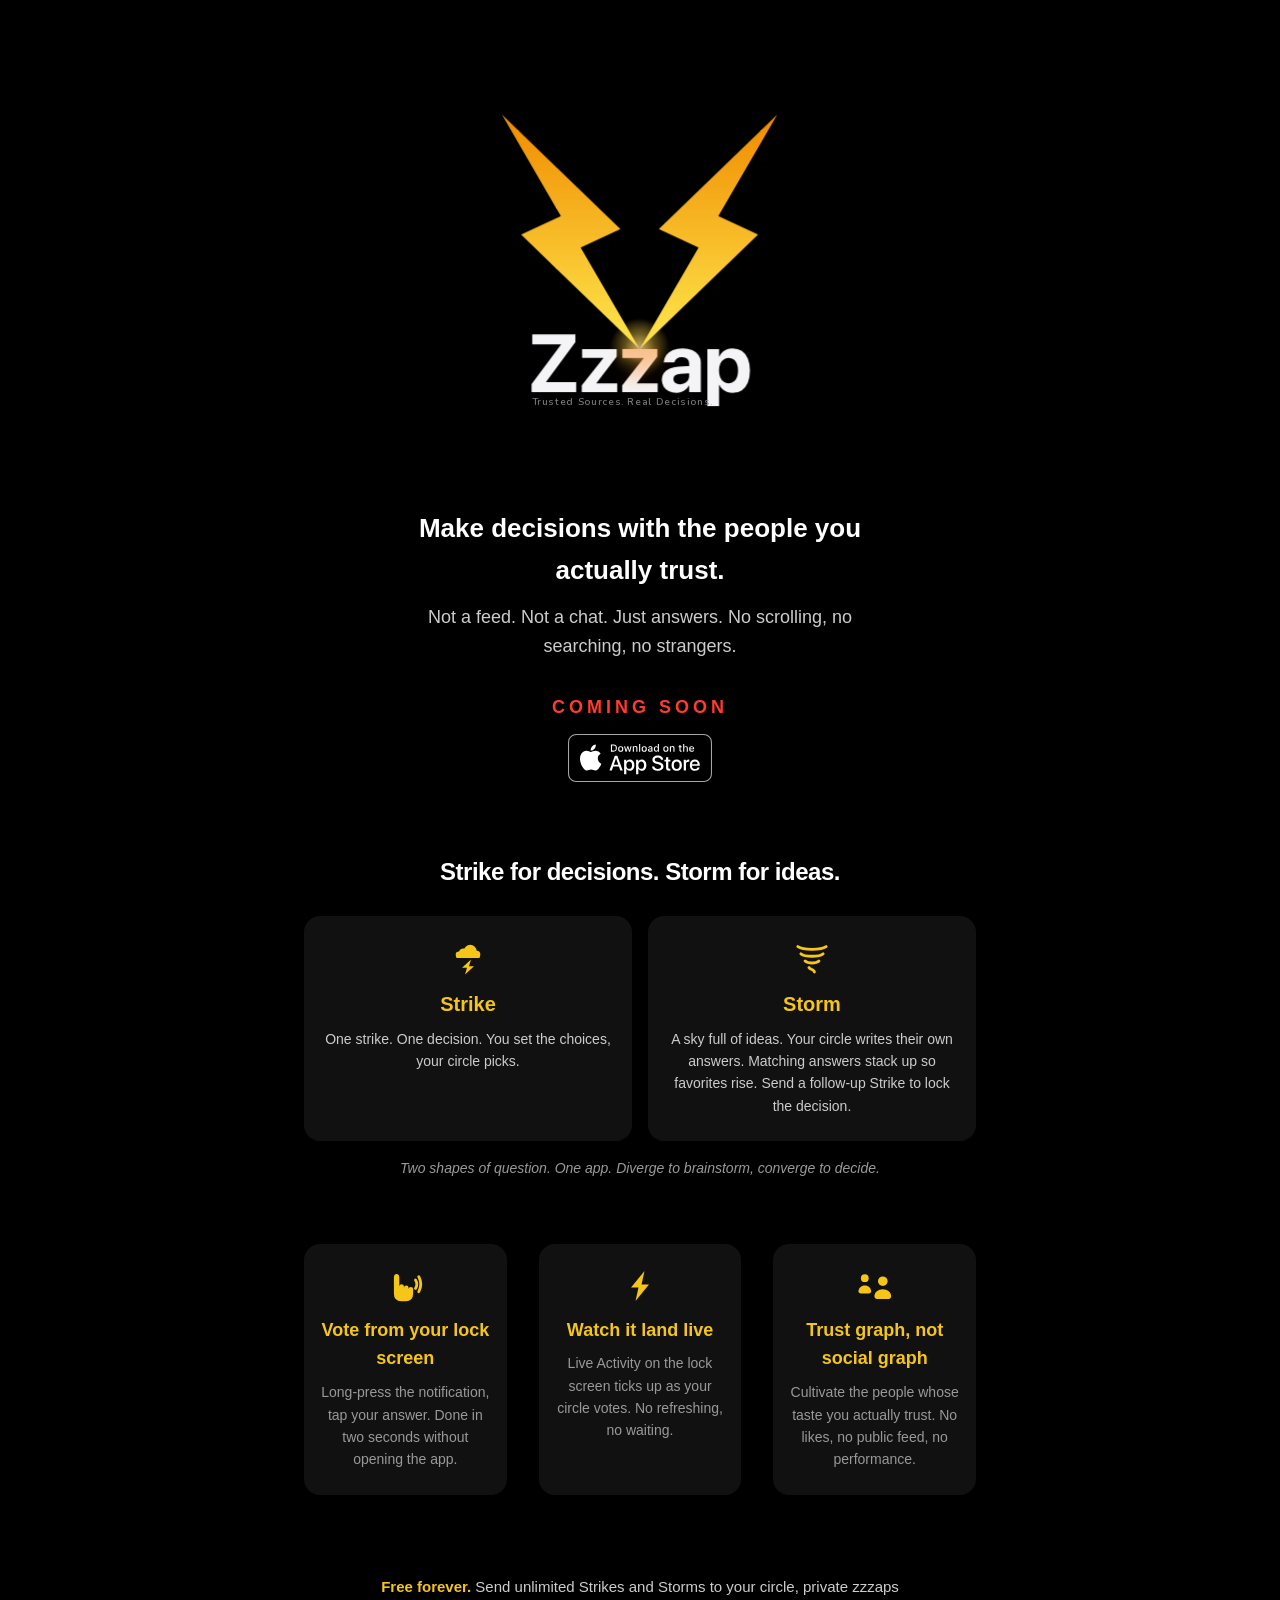
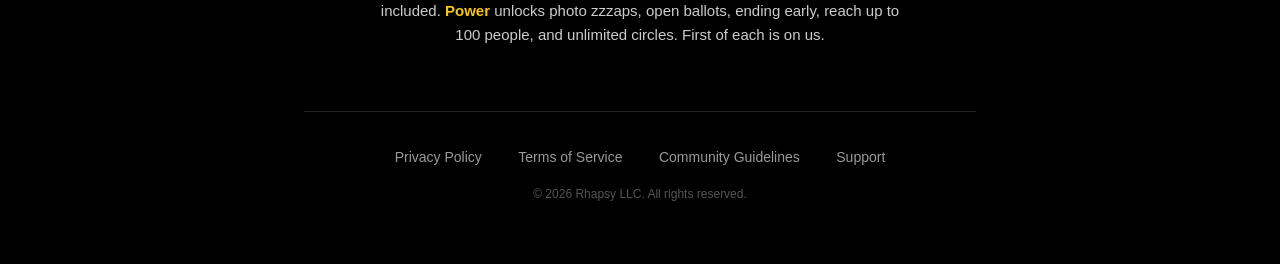
==== index.html @ 66faac1f "Self-host the App Store badge and stop dimming it The badge art was already Apple's genuine file, bu" ====
<!DOCTYPE html>
<html lang="en">
<head>
    <meta charset="UTF-8">
    <meta name="viewport" content="width=device-width, initial-scale=1.0">
    <title>Zzzap | Trusted Sources. Real Decisions.</title>
    <meta name="description" content="Make decisions with the people you actually trust. Not a feed. Not a chat. Just answers.">

    <!-- Link previews (iMessage, chat apps, social). Image must be an absolute URL. -->
    <meta property="og:type" content="website">
    <meta property="og:site_name" content="Zzzap">
    <meta property="og:title" content="Zzzap | Trusted Sources. Real Decisions.">
    <meta property="og:description" content="Make decisions with the people you actually trust. Not a feed. Not a chat. Just answers.">
    <meta property="og:url" content="https://zzzap-app.com/">
    <meta property="og:image" content="https://zzzap-app.com/assets/marketing/og-card.png">
    <meta property="og:image:width" content="1200">
    <meta property="og:image:height" content="628">
    <meta name="twitter:card" content="summary_large_image">

    <link rel="icon" type="image/png" href="logo.png">
    <link rel="apple-touch-icon" href="assets/icons/Icon-60@3x.png">
    <link rel="stylesheet" href="style.css">
    <link rel="stylesheet" href="assets/logo-animation.css">
</head>
<body>
    <div class="container">
        <header>
            <!-- The app's home-screen lockup, animated. Markup generated from the
                 design export (zap/zap/ZzzapLogoAnimation.html) — regenerate it
                 there rather than hand-editing the path data. The resting state
                 below is the finished logo, so it stands in for the static
                 wordmark on its own if the stylesheet or script never arrives.
                 aria-hidden because the sr-only heading and tagline already
                 carry the wordmark's text. -->
            <div class="logo-stage" id="zzzap-logo">
                <svg class="logo" viewBox="-24 26 288 312" aria-hidden="true" focusable="false">
                    <!-- Tightened from the export's "-24 -24 288 360": that framing
                         leaves a quarter of its height empty above the bolts, which the
                         app can afford in a full-screen frame and a page header cannot.
                         Glow still spills past the box — the SVG is overflow:visible. -->
                    <defs>
                        <linearGradient id="zzBolt" x1="0" y1="0" x2="0" y2="1">
                            <stop offset="0" stop-color="#F08C00"></stop>
                            <stop offset="1" stop-color="#FFE84D"></stop>
                        </linearGradient>
                        <radialGradient id="zzSpk">
                            <stop offset="0" stop-color="#FFF7CC" stop-opacity="0.95"></stop>
                            <stop offset="0.5" stop-color="#FFD84D" stop-opacity="0.5"></stop>
                            <stop offset="1" stop-color="#FFD84D" stop-opacity="0"></stop>
                        </radialGradient>
                        <linearGradient id="zzGroundGrad" gradientUnits="userSpaceOnUse" x1="0" y1="86" x2="0" y2="106">
                            <stop offset="0" stop-color="#ffffff"></stop>
                            <stop offset="1" stop-color="#000000"></stop>
                        </linearGradient>
                        <mask id="zzGroundMask" maskUnits="userSpaceOnUse" x="-60" y="-60" width="220" height="220">
                            <rect x="-60" y="-60" width="220" height="220" fill="url(#zzGroundGrad)"></rect>
                        </mask>
                        <linearGradient id="zzHotGrad" x1="0" y1="0" x2="0" y2="1">
                            <stop offset="0" stop-color="#FF8A1F" stop-opacity="1"></stop>
                            <stop offset="0.4" stop-color="#FF8A1F" stop-opacity="0.5"></stop>
                            <stop offset="0.8" stop-color="#FF8A1F" stop-opacity="0.08"></stop>
                            <stop offset="1" stop-color="#FF8A1F" stop-opacity="0"></stop>
                        </linearGradient>
                        <clipPath id="zzWipeL" clipPathUnits="userSpaceOnUse">
                            <rect class="wipeL" x="-12" y="8" width="76" height="106" style="transform-box:fill-box;transform-origin:50% 0%;transform:scaleY(1);"></rect>
                        </clipPath>
                        <clipPath id="zzWipeR" clipPathUnits="userSpaceOnUse">
                            <rect class="wipeR" x="36" y="8" width="76" height="106" style="transform-box:fill-box;transform-origin:50% 0%;transform:scaleY(1);"></rect>
                        </clipPath>
                    </defs>
                    <g class="shake">
                        <g class="boltgrp" style="transform:scale(2.4) translateY(10.8px);">
                            <circle class="halo" cx="50" cy="94" r="10" fill="url(#zzSpk)" mask="url(#zzGroundMask)" style="transform-box:fill-box;transform-origin:center;animation:zzHalo 3.4s ease-in-out infinite;"></circle>
                            <g class="side sideL" style="animation:zzGlowA 9.5s ease-in-out infinite;">
                                <g class="glowL" clip-path="url(#zzWipeL)">
                                    <polygon class="bolt bl" points="5.25,17.77 43.75,54.97 30.83,60.99 50.00,94.00 11.50,56.80 24.42,50.78" fill="url(#zzBolt)" style="opacity:1;"></polygon>
                                    <polygon class="hot bl" points="5.25,17.77 43.75,54.97 30.83,60.99 50.00,94.00 11.50,56.80 24.42,50.78" fill="#FFFDEB" style="opacity:0;"></polygon>
                                </g>
                            </g>
                            <g class="side sideR" style="animation:zzGlowB 12.5s ease-in-out infinite;">
                                <g class="glowR" clip-path="url(#zzWipeR)">
                                    <polygon class="bolt br" points="94.75,17.77 56.25,54.97 69.17,60.99 50.00,94.00 88.50,56.80 75.58,50.78" fill="url(#zzBolt)" style="opacity:1;"></polygon>
                                    <polygon class="hot br" points="94.75,17.77 56.25,54.97 69.17,60.99 50.00,94.00 88.50,56.80 75.58,50.78" fill="#FFFDEB" style="opacity:0;"></polygon>
                                </g>
                            </g>
                            <g class="arcs" fill="none" stroke="#FFFDEB" stroke-width="0.9" stroke-linejoin="round" stroke-linecap="round">
                                <path class="arc" d="M31,57 L40,63 L35,68 L47,72 L43,78 L50,84" style="opacity:0;"></path>
                                <path class="arc" d="M69,57 L60,63 L65,68 L53,72 L57,78 L50,84" style="opacity:0;"></path>
                                <path class="arc" d="M34,54 L48,60 L42,64 L66,56" style="opacity:0;"></path>
                            </g>
                            <circle class="spark" cx="50" cy="94" r="5" fill="url(#zzSpk)" mask="url(#zzGroundMask)" style="opacity:.5;transform-box:fill-box;transform-origin:center;"></circle>
                            <circle class="burst" cx="50" cy="94" r="9" fill="url(#zzSpk)" mask="url(#zzGroundMask)" style="opacity:0;transform-box:fill-box;transform-origin:center;"></circle>
                            <g class="sparks" transform="translate(50 94)">
                                <circle class="spk" r="1.1" fill="#FFFDEB" style="opacity:0;transform-box:fill-box;transform-origin:center;--dx:-15px;--dy:11px;animation:zzSparkFly 520ms both;"></circle>
                                <circle class="spk" r="1" fill="#FFFDEB" style="opacity:0;transform-box:fill-box;transform-origin:center;--dx:-8px;--dy:21px;animation:zzSparkFly 560ms both;"></circle>
                                <circle class="spk" r="1.2" fill="#FFFDEB" style="opacity:0;transform-box:fill-box;transform-origin:center;--dx:-2px;--dy:25px;animation:zzSparkFly 600ms both;"></circle>
                                <circle class="spk" r="1" fill="#FFFDEB" style="opacity:0;transform-box:fill-box;transform-origin:center;--dx:5px;--dy:23px;animation:zzSparkFly 540ms both;"></circle>
                                <circle class="spk" r="1.1" fill="#FFFDEB" style="opacity:0;transform-box:fill-box;transform-origin:center;--dx:12px;--dy:17px;animation:zzSparkFly 580ms both;"></circle>
                                <circle class="spk" r="1" fill="#FFFDEB" style="opacity:0;transform-box:fill-box;transform-origin:center;--dx:16px;--dy:6px;animation:zzSparkFly 500ms both;"></circle>
                                <circle class="spk" r="0.9" fill="#FFFDEB" style="opacity:0;transform-box:fill-box;transform-origin:center;--dx:-11px;--dy:-6px;animation:zzSparkFly 520ms both;"></circle>
                                <circle class="spk" r="0.9" fill="#FFFDEB" style="opacity:0;transform-box:fill-box;transform-origin:center;--dx:10px;--dy:-7px;animation:zzSparkFly 540ms both;"></circle>
                            </g>
                        </g>
                        <g class="wordgrp">
                            <path class="word" transform="translate(32.95 285)" fill="#F4F4F7" fill-rule="nonzero" style="opacity:1;" d="M2.78 -0.00 L2.78 -6.16 L25.72 -37.12 L25.72 -37.31 L3.31 -37.31 L3.31 -45.09 L36.95 -45.09 L36.95 -38.95 L14.11 -7.97 L14.11 -7.78 L37.59 -7.78 L37.59 -0.00 Z M41.92 -0.00 L41.92 -5.19 L58.77 -26.45 L58.77 -26.62 L42.19 -26.62 L42.19 -33.50 L69.20 -33.50 L69.20 -27.72 L53.38 -7.05 L53.38 -6.88 L69.59 -6.88 L69.59 -0.00 Z M73.47 -0.00 L73.47 -5.19 L90.31 -26.45 L90.31 -26.62 L73.73 -26.62 L73.73 -33.50 L100.75 -33.50 L100.75 -27.72 L84.92 -7.05 L84.92 -6.88 L101.14 -6.88 L101.14 -0.00 Z M115.62 0.53 Q112.28 0.53 109.74 -0.77 Q107.20 -2.06 105.78 -4.35 Q104.36 -6.64 104.36 -9.59 L104.36 -9.64 Q104.36 -12.70 105.89 -14.88 Q107.42 -17.05 110.34 -18.30 Q113.25 -19.56 117.41 -19.83 L130.47 -20.64 L130.47 -14.97 L118.78 -14.20 Q116.14 -14.05 114.77 -12.97 Q113.39 -11.89 113.39 -10.11 L113.39 -10.06 Q113.39 -8.22 114.80 -7.17 Q116.22 -6.12 118.58 -6.12 Q120.62 -6.12 122.23 -6.92 Q123.83 -7.72 124.76 -9.11 Q125.69 -10.50 125.69 -12.23 L125.69 -22.39 Q125.69 -24.62 124.27 -25.91 Q122.86 -27.20 120.17 -27.20 Q117.62 -27.20 116.12 -26.15 Q114.61 -25.09 114.27 -23.47 L114.20 -23.17 L105.86 -23.17 L105.89 -23.55 Q106.16 -26.66 107.95 -29.05 Q109.75 -31.45 112.95 -32.82 Q116.14 -34.19 120.56 -34.19 Q124.89 -34.19 128.09 -32.79 Q131.28 -31.39 133.05 -28.87 Q134.81 -26.34 134.81 -22.97 L134.81 -0.00 L125.69 -0.00 L125.69 -4.98 L125.50 -4.98 Q124.55 -3.28 123.07 -2.04 Q121.59 -0.80 119.71 -0.13 Q117.83 0.53 115.62 0.53 Z M139.89 10.94 L139.89 -33.50 L149.02 -33.50 L149.02 -27.64 L149.22 -27.64 Q150.14 -29.69 151.62 -31.15 Q153.11 -32.61 155.09 -33.40 Q157.08 -34.19 159.45 -34.19 Q163.70 -34.19 166.77 -32.11 Q169.83 -30.03 171.48 -26.12 Q173.12 -22.22 173.12 -16.77 L173.12 -16.73 Q173.12 -11.30 171.48 -7.40 Q169.84 -3.50 166.81 -1.41 Q163.78 0.69 159.58 0.69 Q157.19 0.69 155.16 -0.09 Q153.14 -0.86 151.63 -2.29 Q150.12 -3.72 149.20 -5.70 L149.02 -5.70 L149.02 10.94 Z M156.44 -6.88 Q158.72 -6.88 160.38 -8.08 Q162.05 -9.28 162.95 -11.49 Q163.84 -13.70 163.84 -16.73 L163.84 -16.77 Q163.84 -19.84 162.94 -22.05 Q162.03 -24.27 160.37 -25.45 Q158.70 -26.62 156.44 -26.62 Q154.23 -26.62 152.55 -25.42 Q150.86 -24.22 149.91 -22.01 Q148.97 -19.80 148.97 -16.75 L148.97 -16.72 Q148.97 -13.70 149.92 -11.49 Q150.88 -9.28 152.55 -8.08 Q154.22 -6.88 156.44 -6.88 Z"></path>
                        </g>
                        <text class="tag" x="35.7" y="295" text-anchor="start" fill="#8E8E93" style="opacity:.85;font-family:Nunito,sans-serif;font-weight:600;font-size:7.9px;letter-spacing:.50px;">Trusted Sources. Real Decisions.</text>
                        <path class="zhot" d="M73.47 -0.00 L73.47 -5.19 L90.31 -26.45 L90.31 -26.62 L73.73 -26.62 L73.73 -33.50 L100.75 -33.50 L100.75 -27.72 L84.92 -7.05 L84.92 -6.88 L101.14 -6.88 L101.14 -0.00 Z" transform="translate(32.95 285)" fill="url(#zzHotGrad)" style="opacity:.5;filter:drop-shadow(0 0 3px rgba(255,160,40,.75)) drop-shadow(0 0 9px rgba(255,120,15,.45));animation:zzEmber 3.2s ease-in-out infinite;"></path>
                        <circle class="zimpact" cx="120.3" cy="251.5" r="15" fill="url(#zzSpk)" style="opacity:0;transform-box:fill-box;transform-origin:center;"></circle>
                    </g>
                </svg>
            </div>
            <h1 class="sr-only">Zzzap</h1>
            <p class="sr-only">Trusted Sources. Real Decisions.</p>
        </header>

        <section class="hero">
            <p class="hero-lead">Make decisions with the people you actually trust.</p>
            <p>Not a feed. Not a chat. Just answers. No scrolling, no searching, no strangers.</p>
            <div class="coming-soon-wrap">
                <!-- Official badge, self-hosted. The byte-identical file comes from
                     Apple's Marketing Tools (toolbox.marketingtools.apple.com), not
                     hotlinked off developer.apple.com, whose asset paths can move
                     and would silently blank the badge.

                     Full opacity is deliberate: Apple's identity guidelines say
                     "Don't modify, angle, or animate the App Store badge," and the
                     0.4 opacity this replaced was a modification. The COMING SOON
                     line carries the pre-launch message instead.

                     Launch day (app publishes 2026-09-25, 10:00): delete the
                     COMING SOON line only. The link below 404s until then. -->
                <p class="coming-soon">COMING SOON</p>
                <a href="https://apps.apple.com/app/id6761918562">
                    <img src="assets/marketing/download-on-the-app-store.svg" alt="Download on the App Store" height="48">
                </a>
            </div>
        </section>

        <!-- Icons below are hand-drawn to match the SF Symbols the app uses for
             these same features, so the site and the app read as one system.
             They are deliberately NOT traced from SF Symbols: that font is
             licensed for Apple-platform software, not marketing sites. The
             app-side mapping (see zap/zap/StormVoterView.swift) is the rule to
             keep in sync — Storm = tornado, Strike = cloud.bolt.fill, generic
             zzzap = single bolt. All are decorative; the adjacent h3 carries the
             meaning, hence aria-hidden. -->
        <section class="duo">
            <h2 class="duo-title">Strike for decisions. Storm for ideas.</h2>
            <div class="duo-grid">
                <div class="duo-card">
                    <!-- cloud.bolt.fill — the cloud is what separates Strike from
                         the bare bolt, which is the generic zzzap mark. -->
                    <svg class="duo-icon" viewBox="0 0 24 24" fill="currentColor" aria-hidden="true" focusable="false">
                        <circle cx="13.5" cy="7.5" r="4.3"/>
                        <circle cx="9" cy="8.8" r="3.2"/>
                        <circle cx="6" cy="9.8" r="2.2"/>
                        <circle cx="17.8" cy="9.6" r="2.4"/>
                        <rect x="4" y="9.5" width="16" height="2.5" rx="1.25"/>
                        <polygon points="14,13 8,18.5 11.33,18.5 10,23 16,17.5 12.67,17.5"/>
                    </svg>
                    <h3>Strike</h3>
                    <p>One strike. One decision. You set the choices, your circle picks.</p>
                </div>
                <div class="duo-card">
                    <!-- tornado — a bare funnel, no cloud. Stroked rather than
                         filled, matching the symbol's only variant. -->
                    <svg class="duo-icon" viewBox="0 0 24 24" fill="none" stroke="currentColor" stroke-width="1.9" stroke-linecap="round" aria-hidden="true" focusable="false">
                        <path d="M2.6 4.4 C6 6.8 18 6.8 21.4 4.4"/>
                        <path d="M4.6 9.2 C7.4 11.4 16.6 11.4 19.4 9.2"/>
                        <path d="M7.4 14 C9.2 15.8 14.8 15.8 16.6 14"/>
                        <path d="M10 18.4 C11 19.8 13.6 19.8 13.6 21.4"/>
                    </svg>
                    <h3>Storm</h3>
                    <p>A sky full of ideas. Your circle writes their own answers. Matching answers stack up so favorites rise. Send a follow-up Strike to lock the decision.</p>
                </div>
            </div>
            <p class="duo-tail">Two shapes of question. One app. Diverge to brainstorm, converge to decide.</p>
        </section>

        <section class="features">
            <div class="feature">
                <!-- hand.tap.fill — the app's glyph for this exact feature (the
                     "Vote from Anywhere" walkthrough page). Not a bolt: the bolt
                     is already spoken for by Strike above. -->
                <svg class="icon" viewBox="0 0 24 24" aria-hidden="true" focusable="false">
                    <path fill="currentColor" d="M4.6 17.2 V6.4 Q4.6 4 6.4 4 Q8.2 4 8.2 6.4 V12.4 Q8.2 10.9 9.75 10.9 Q11.3 10.9 11.3 12.4 V13.2 Q11.3 11.7 12.85 11.7 Q14.4 11.7 14.4 13.2 V14 Q14.4 12.6 15.9 12.6 Q17.4 12.6 17.4 14 V17.2 Q17.4 22.1 12.5 22.1 H9.5 Q4.6 22.1 4.6 17.2 Z"/>
                    <path fill="none" stroke="currentColor" stroke-width="1.9" stroke-linecap="round" d="M19 8 Q20.8 10.8 19 13.6"/>
                    <path fill="none" stroke="currentColor" stroke-width="1.9" stroke-linecap="round" d="M21.2 5.8 Q23.8 10.8 21.2 15.8"/>
                </svg>
                <h3>Vote from your lock screen</h3>
                <p>Long-press the notification, tap your answer. Done in two seconds without opening the app.</p>
            </div>
            <div class="feature">
                <!-- bolt.fill — what the Live Activity itself draws. A bell here
                     would be wrong: in the app the bell means notification
                     permission and settings, not the live tally. -->
                <svg class="icon" viewBox="0 0 24 24" fill="currentColor" aria-hidden="true" focusable="false">
                    <polygon points="15,2 6,13 11,13 9,22 18,11 13,11"/>
                </svg>
                <h3>Watch it land live</h3>
                <p>Live Activity on the lock screen ticks up as your circle votes. No refreshing, no waiting.</p>
            </div>
            <div class="feature">
                <!-- person.2.fill — the People tab's glyph. Two busts at
                     different scales; the gap is what keeps them readable as
                     two people at this size. -->
                <svg class="icon" viewBox="0 0 24 24" fill="currentColor" aria-hidden="true" focusable="false">
                    <circle cx="5.2" cy="6.8" r="2.6"/>
                    <path d="M5.2 11.6 c-2.4 0-4.2 1.7-4.2 3.9 0 0.85 0.65 1.5 1.5 1.5 h5.4 c0.85 0 1.5-0.65 1.5-1.5 0-2.2-1.8-3.9-4.2-3.9z"/>
                    <circle cx="17.2" cy="8.8" r="3.2"/>
                    <path d="M17.2 14.2 c-3.1 0-5.6 2.1-5.6 4.7 0 1 0.8 1.8 1.8 1.8 h7.6 c1 0 1.8-0.8 1.8-1.8 0-2.6-2.5-4.7-5.6-4.7z"/>
                </svg>
                <h3>Trust graph, not social graph</h3>
                <p>Cultivate the people whose taste you actually trust. No likes, no public feed, no performance.</p>
            </div>
        </section>

        <section class="tiers">
            <p class="tiers-line"><strong>Free forever.</strong> Send unlimited Strikes and Storms to your circle, private zzzaps included. <strong>Power</strong> unlocks photo zzzaps, open ballots, ending early, reach up to 100 people, and unlimited circles. First of each is on us.</p>
        </section>

        <footer>
            <nav>
                <a href="privacy.html">Privacy Policy</a>
                <a href="terms.html">Terms of Service</a>
                <a href="guidelines.html">Community Guidelines</a>
                <a href="mailto:support@zzzap-app.com">Support</a>
            </nav>
            <p class="copyright">&copy; 2026 Rhapsy LLC. All rights reserved.</p>
        </footer>
    </div>

    <script src="assets/logo-animation.js" defer></script>
</body>
</html>
---- style.css ----
* {
    margin: 0;
    padding: 0;
    box-sizing: border-box;
}

body {
    font-family: -apple-system, BlinkMacSystemFont, "SF Pro Display", "Helvetica Neue", Arial, sans-serif;
    background: #000;
    color: #fff;
    line-height: 1.6;
    -webkit-font-smoothing: antialiased;
}

.container {
    max-width: 720px;
    margin: 0 auto;
    padding: 60px 24px;
}

header {
    text-align: center;
    margin-bottom: 48px;
}

/* The header lockup is now the animated SVG — see assets/logo-animation.css. */

/* Visually hide text while keeping it available for screen readers and SEO. */
.sr-only {
    position: absolute;
    width: 1px;
    height: 1px;
    padding: 0;
    margin: -1px;
    overflow: hidden;
    clip: rect(0, 0, 0, 0);
    white-space: nowrap;
    border: 0;
}

.hero {
    text-align: center;
    margin-bottom: 64px;
}

.hero p {
    font-size: 18px;
    color: #ccc;
    max-width: 480px;
    margin: 0 auto 12px;
}

.hero .hero-lead {
    font-size: 26px;
    font-weight: 600;
    color: #fff;
    margin-bottom: 12px;
}

.hero p:nth-of-type(2) {
    margin-bottom: 32px;
}

/* Strike + Storm narrative section */
.duo {
    margin-bottom: 64px;
    text-align: center;
}

.duo-title {
    font-size: 24px;
    font-weight: 700;
    color: #fff;
    margin-bottom: 24px;
    letter-spacing: -0.5px;
}

.duo-grid {
    display: grid;
    grid-template-columns: 1fr 1fr;
    gap: 16px;
    margin-bottom: 16px;
}

.duo-card {
    padding: 24px 16px;
    border-radius: 16px;
    background: #111;
    text-align: center;
}

/* Inline SVG now, not emoji — so the glyphs match the app's SF Symbols and
   take the brand yellow instead of whatever colors the OS emoji font picks.
   currentColor in the markup is what makes the color rule below work. */
.duo-icon {
    width: 36px;
    height: 36px;
    display: block;
    margin: 0 auto 12px;
    color: #f5c518;
}

.duo-card h3 {
    font-size: 20px;
    font-weight: 700;
    margin-bottom: 8px;
    color: #f5c518;
}

.duo-card p {
    font-size: 14px;
    color: #ccc;
}

.duo-tail {
    font-size: 14px;
    color: #999;
    max-width: 480px;
    margin: 0 auto;
    font-style: italic;
}

/* Tier preview line */
.tiers {
    text-align: center;
    margin-bottom: 64px;
    padding: 0 16px;
}

.tiers-line {
    font-size: 15px;
    color: #ccc;
    max-width: 520px;
    margin: 0 auto;
    line-height: 1.6;
}

.tiers-line strong {
    color: #f5c518;
    font-weight: 600;
}


/* No .badge element exists in the markup — these rules were dead. Removed
   rather than wired up, because fading the App Store badge on hover is the
   same "don't modify the badge" violation as the 0.4 opacity that used to
   sit on it inline. The badge is sized by its height attribute instead. */

.coming-soon-wrap {
    display: inline-block;
    position: relative;
}

.coming-soon {
    font-size: 32px;
    font-weight: 900;
    color: #ff3b30 !important;
    letter-spacing: 4px;
    margin-bottom: 12px;
}

.features {
    display: grid;
    grid-template-columns: repeat(auto-fit, minmax(200px, 1fr));
    gap: 32px;
    margin-bottom: 80px;
}

.feature {
    text-align: center;
    padding: 24px 16px;
    border-radius: 16px;
    background: #111;
}

.feature .icon {
    width: 36px;
    height: 36px;
    display: block;
    margin: 0 auto 12px;
    color: #f5c518;
}

.feature h3 {
    font-size: 18px;
    font-weight: 600;
    margin-bottom: 8px;
    color: #f5c518;
}

.feature p {
    font-size: 14px;
    color: #999;
}

footer {
    text-align: center;
    border-top: 1px solid #222;
    padding-top: 32px;
}

footer nav {
    margin-bottom: 16px;
}

footer nav a {
    color: #999;
    text-decoration: none;
    margin: 0 16px;
    font-size: 14px;
    transition: color 0.2s;
}

footer nav a:hover {
    color: #f5c518;
}

.copyright {
    font-size: 12px;
    color: #555;
}

@media (max-width: 480px) {
    .hero p { font-size: 16px; }
    .hero .hero-lead { font-size: 22px; }
    .duo-title { font-size: 20px; }
    .duo-grid { grid-template-columns: 1fr; }
    .features { grid-template-columns: 1fr; }
    footer nav a { display: block; margin: 8px 0; }
}
---- assets/logo-animation.css ----
/*  Animated Zzzap lockup — header.
 *
 *  Keyframes lifted verbatim from the app's design export
 *  (zap/zap/ZzzapLogoAnimation.html); the 12 keyframes that export carried but
 *  no longer referenced are left out. Generated values — retune them in the
 *  design source, not here.
 *
 *  Layout and the reduced-motion fallback below are the web-specific part.
 */

/*  The tagline inside the lockup is the page's only non-system type. This is
 *  the same Nunito 600 latin subset the app's export embeds, self-hosted so the
 *  marketing site doesn't reach out to a font CDN for one line of text.
 */
@font-face {
    font-family: 'Nunito';
    font-style: normal;
    font-weight: 600;
    font-display: swap;
    src: url("nunito-600-latin.woff2") format('woff2');
    unicode-range: U+0000-00FF, U+0131, U+0152-0153, U+02BB-02BC, U+02C6, U+02DA,
        U+02DC, U+0304, U+0308, U+0329, U+2000-206F, U+20AC, U+2122, U+2191,
        U+2193, U+2212, U+2215, U+FEFF, U+FFFD;
}

.logo-stage {
    --glow: 1;                  /* multiplier the bolt-glow keyframes scale by */
    display: grid;
    place-items: center;
}

.logo-stage .logo {
    /* Size by height and let the width follow the viewBox aspect, so the
       lockup lands close to the 360px-wide wordmark it replaces. */
    height: clamp(300px, 46vw, 400px);
    width: auto;
    overflow: visible;          /* the bolt glow spills past the viewBox */
}

@keyframes zzHalo{0%,100%{opacity:.14;transform:scale(1)}50%{opacity:.26;transform:scale(1.1)}}
@keyframes zzGlowA{
    0%{filter:drop-shadow(0 0 calc(4px*var(--glow,1)) rgba(255,205,70,.26)) drop-shadow(0 0 calc(11px*var(--glow,1)) rgba(255,150,25,.13))}
    26%{filter:drop-shadow(0 0 calc(6px*var(--glow,1)) rgba(255,212,80,.34)) drop-shadow(0 0 calc(14px*var(--glow,1)) rgba(255,158,30,.17))}
    44%{filter:drop-shadow(0 0 calc(4px*var(--glow,1)) rgba(255,205,70,.25)) drop-shadow(0 0 calc(11px*var(--glow,1)) rgba(255,150,25,.13))}
    67%{filter:drop-shadow(0 0 calc(6px*var(--glow,1)) rgba(255,214,82,.36)) drop-shadow(0 0 calc(15px*var(--glow,1)) rgba(255,160,32,.18))}
    100%{filter:drop-shadow(0 0 calc(4px*var(--glow,1)) rgba(255,205,70,.26)) drop-shadow(0 0 calc(11px*var(--glow,1)) rgba(255,150,25,.13))}
}
@keyframes zzGlowB{
    0%{filter:drop-shadow(0 0 calc(5px*var(--glow,1)) rgba(255,210,78,.3)) drop-shadow(0 0 calc(13px*var(--glow,1)) rgba(255,155,28,.15))}
    22%{filter:drop-shadow(0 0 calc(4px*var(--glow,1)) rgba(255,205,70,.24)) drop-shadow(0 0 calc(11px*var(--glow,1)) rgba(255,150,25,.12))}
    50%{filter:drop-shadow(0 0 calc(6px*var(--glow,1)) rgba(255,214,84,.36)) drop-shadow(0 0 calc(15px*var(--glow,1)) rgba(255,160,32,.18))}
    74%{filter:drop-shadow(0 0 calc(4px*var(--glow,1)) rgba(255,206,72,.27)) drop-shadow(0 0 calc(12px*var(--glow,1)) rgba(255,152,26,.14))}
    100%{filter:drop-shadow(0 0 calc(5px*var(--glow,1)) rgba(255,210,78,.3)) drop-shadow(0 0 calc(13px*var(--glow,1)) rgba(255,155,28,.15))}
}
@keyframes zzSparkFly{
    0%{opacity:0;transform:translate(0,0) scale(1.4)}20%{opacity:0}28%{opacity:1}
    100%{opacity:0;transform:translate(var(--dx,0px),var(--dy,0px)) scale(.2)}
}
@keyframes zzEmber{0%,100%{opacity:.16}50%{opacity:.32}}
@keyframes zzWipe{
    0%{transform:scaleY(0)}
    100%{transform:scaleY(1)}
}
@keyframes zzStrobe{
    0%{opacity:0}5%{opacity:1}11%{opacity:.06}17%{opacity:1}24%{opacity:.12}
    32%{opacity:.9}42%{opacity:.05}52%{opacity:.55}64%{opacity:.04}78%{opacity:.24}100%{opacity:0}
}
@keyframes zzShake{
    0%{transform:translate(0,0)}21%{transform:translate(0,0)}
    24%{transform:translate(2.5px,-1.5px)}28%{transform:translate(-2.5px,2px)}
    32%{transform:translate(1.5px,1.5px)}36%{transform:translate(-1.5px,-1px)}
    42%{transform:translate(.5px,.5px)}100%{transform:translate(0,0)}
}
@keyframes zzMicroShake{
    0%,100%{transform:translate(0,0)}25%{transform:translate(1.2px,-1px)}
    50%{transform:translate(-1.4px,.8px)}75%{transform:translate(.8px,1px)}
}
@keyframes zzBurst{
    0%{opacity:0;transform:scale(.2)}20%{opacity:0;transform:scale(.2)}
    23%{opacity:1;transform:scale(1)}60%{opacity:.45;transform:scale(1.7)}100%{opacity:0;transform:scale(2.3)}
}
@keyframes zzZImpact{
    0%{opacity:0;transform:scale(.3)}9%{opacity:0;transform:scale(.3)}
    14%{opacity:1;transform:scale(1)}42%{opacity:.5;transform:scale(1.55)}72%{opacity:0;transform:scale(1.95)}100%{opacity:0;transform:scale(1.95)}
}
@keyframes zzFlickA{
    0%,14%{opacity:0}17%{opacity:.7}21%{opacity:0}30%{opacity:.9}35%{opacity:.08}
    44%{opacity:1}51%{opacity:.25}60%{opacity:1}70%{opacity:.5}78%{opacity:1}100%{opacity:1}
}
@keyframes zzFlickB{
    0%,26%{opacity:0}29%{opacity:.5}33%{opacity:0}41%{opacity:.85}47%{opacity:.05}
    56%{opacity:.6}63%{opacity:0}71%{opacity:1}80%{opacity:.4}88%{opacity:1}100%{opacity:1}
}
@keyframes zzFlickC{
    0%,19%{opacity:0}23%{opacity:1}29%{opacity:.1}42%{opacity:1}49%{opacity:.2}
    58%{opacity:.9}66%{opacity:.05}74%{opacity:1}100%{opacity:1}
}
@keyframes zzTagFade{0%{opacity:0}100%{opacity:.85}}

@media (prefers-reduced-motion: reduce) {
    /*  The resting markup is the finished lockup, so stilling every layer
     *  leaves exactly the mark the static PNG used to show.
     *  logo-animation.js reads the same query and never starts the strike loop.
     */
    .logo-stage .logo,
    .logo-stage .logo * {
        animation: none !important;
    }

    /*  Three layers only look right mid-animation, so they need a resting value
     *  once their keyframes are off: the halo and the ember under the z would
     *  otherwise jump to their (much brighter) markup opacity, and the bolts
     *  would lose their glow altogether.
     */
    .logo-stage .halo { opacity: .2; }
    .logo-stage .zhot { opacity: .24; }
    .logo-stage .side {
        filter: drop-shadow(0 0 4px rgba(255, 205, 70, .26))
                drop-shadow(0 0 11px rgba(255, 150, 25, .13));
    }
}
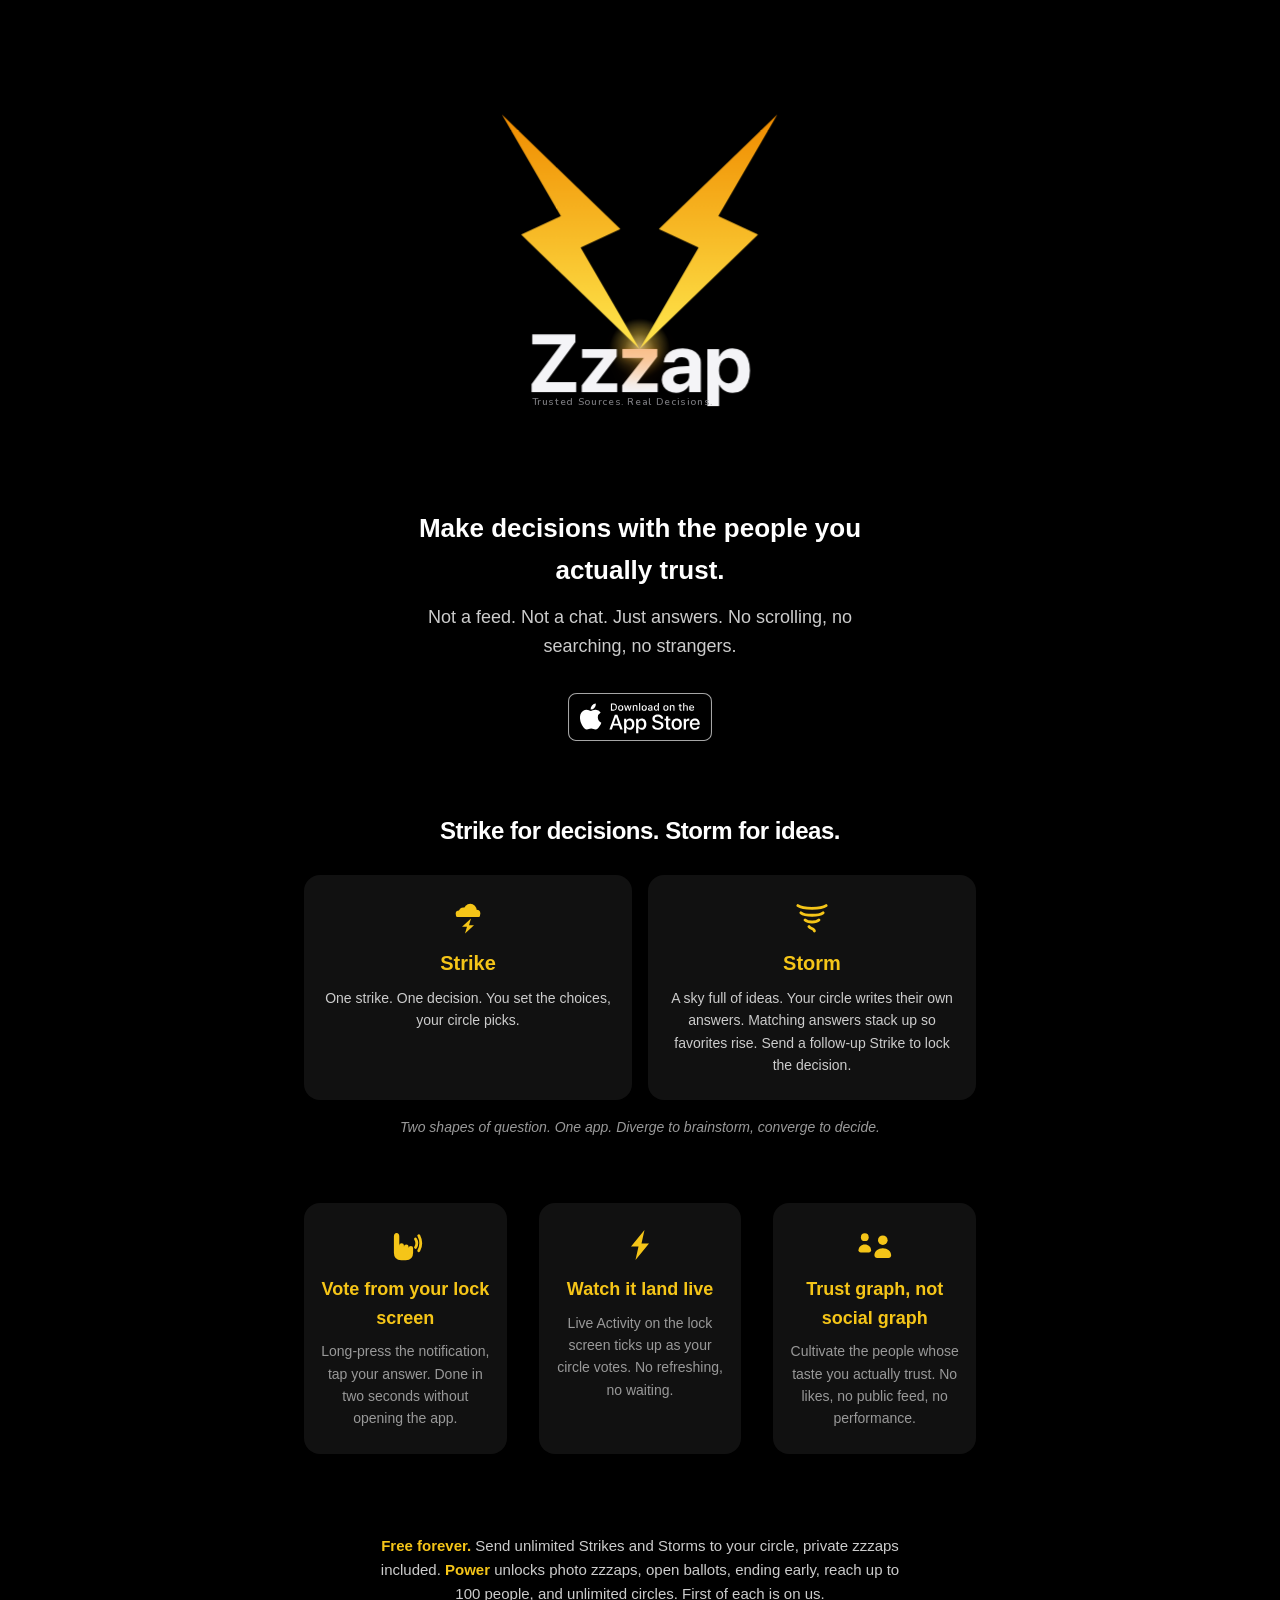
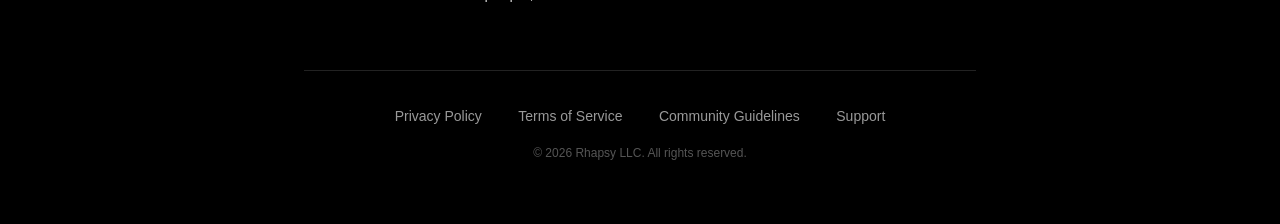
==== commit c4269552: "Launch: remove COMING SOON now that Zzzap is live on the App Store Co-Authored-By: Claude Opus 5.5 <" ====
--- a/index.html
+++ b/index.html
@@ -125,12 +125,7 @@
 
                      Full opacity is deliberate: Apple's identity guidelines say
                      "Don't modify, angle, or animate the App Store badge," and the
-                     0.4 opacity this replaced was a modification. The COMING SOON
-                     line carries the pre-launch message instead.
-
-                     Launch day (app publishes 2026-09-25, 10:00): delete the
-                     COMING SOON line only. The link below 404s until then. -->
-                <p class="coming-soon">COMING SOON</p>
+                     0.4 opacity this replaced was a modification. -->
                 <a href="https://apps.apple.com/app/id6761918562">
                     <img src="assets/marketing/download-on-the-app-store.svg" alt="Download on the App Store" height="48">
                 </a>
--- a/style.css
+++ b/style.css
@@ -151,14 +151,6 @@
     position: relative;
 }
 
-.coming-soon {
-    font-size: 32px;
-    font-weight: 900;
-    color: #ff3b30 !important;
-    letter-spacing: 4px;
-    margin-bottom: 12px;
-}
-
 .features {
     display: grid;
     grid-template-columns: repeat(auto-fit, minmax(200px, 1fr));
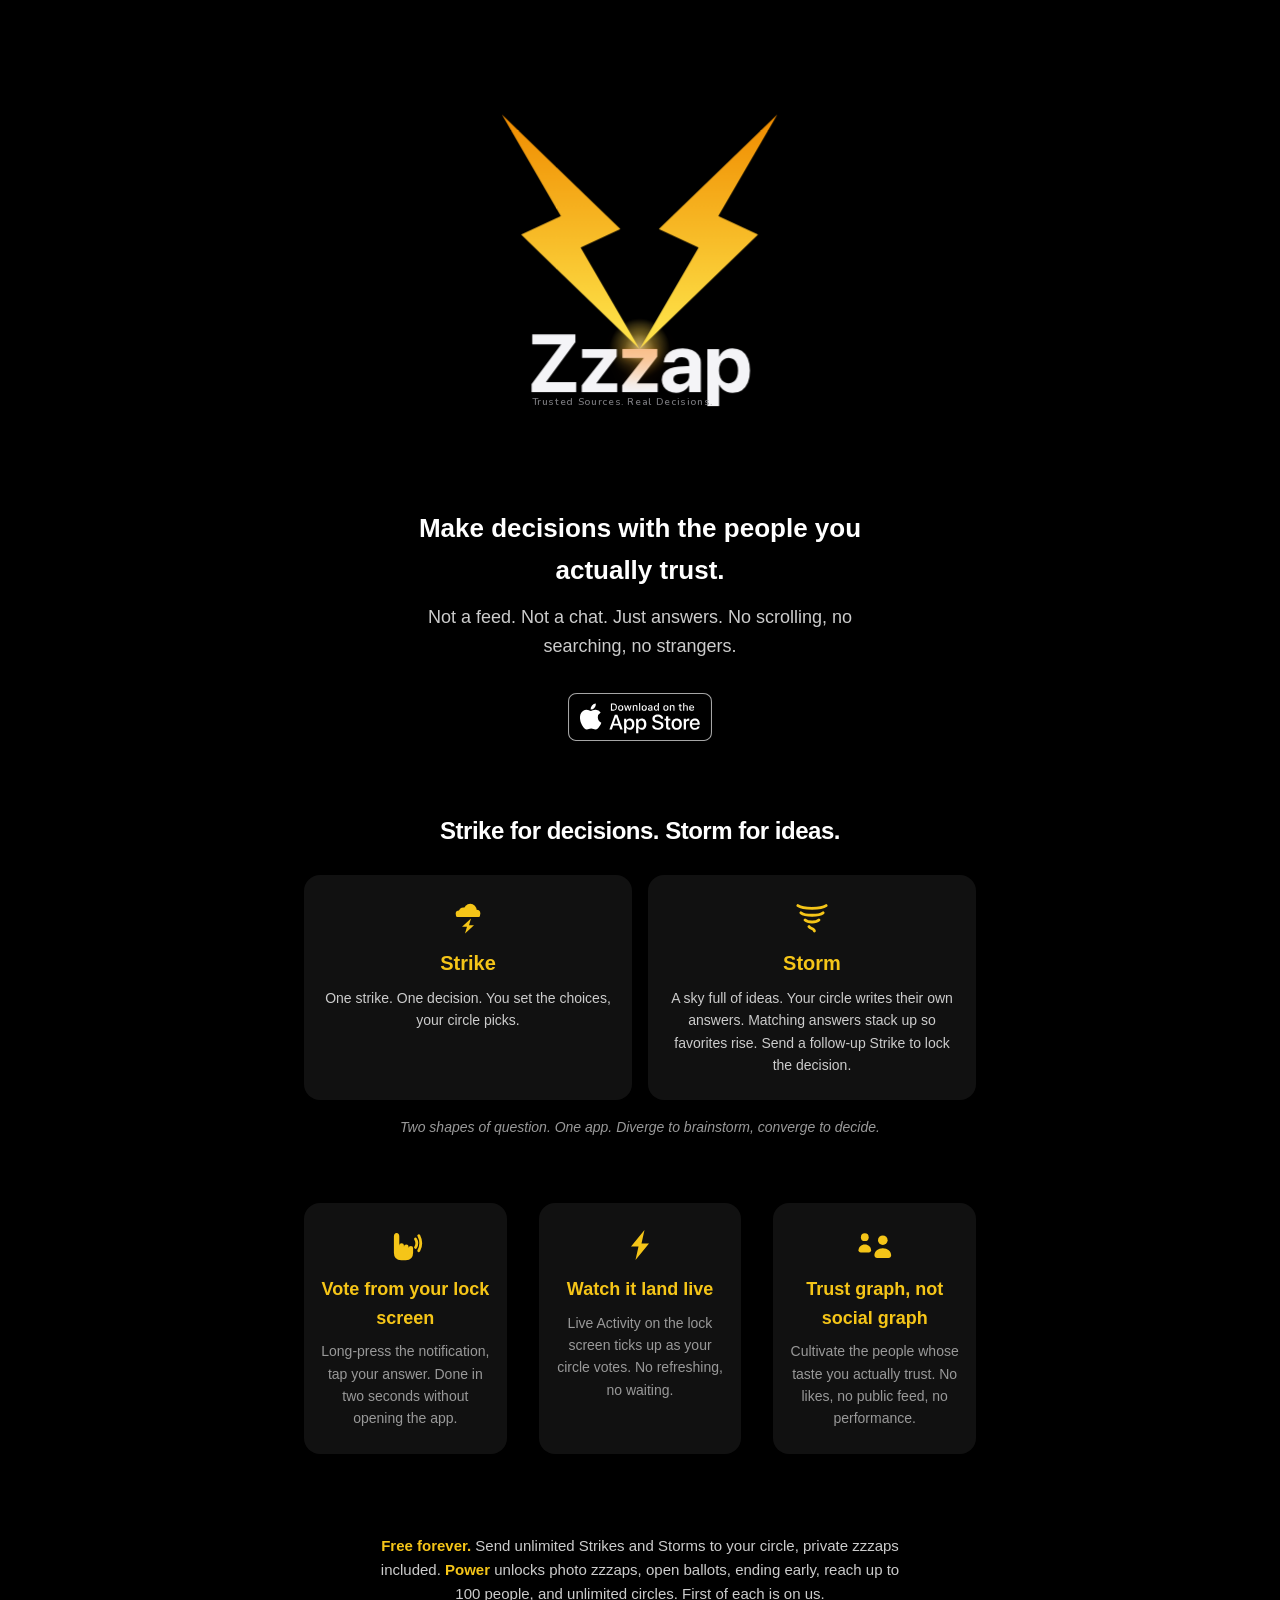
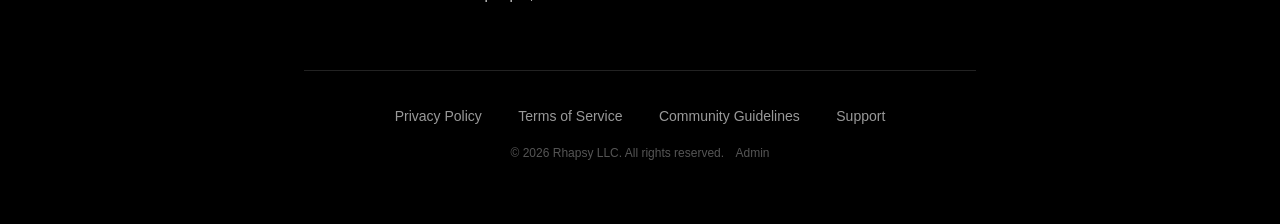
==== commit 5a9de614: "Site: small Admin link in the footer Co-Authored-By: Claude Opus 5.5 <noreply@anthropic.com>" ====
--- a/index.html
+++ b/index.html
@@ -222,7 +222,7 @@
                 <a href="guidelines.html">Community Guidelines</a>
                 <a href="mailto:support@zzzap-app.com">Support</a>
             </nav>
-            <p class="copyright">&copy; 2026 Rhapsy LLC. All rights reserved.</p>
+            <p class="copyright">&copy; 2026 Rhapsy LLC. All rights reserved. <a class="admin-link" href="admin/">Admin</a></p>
         </footer>
     </div>
 
--- a/style.css
+++ b/style.css
@@ -212,6 +212,17 @@
     color: #555;
 }
 
+/* Small, quiet link to the admin console (sign-in required there) */
+.admin-link {
+    color: #555;
+    text-decoration: none;
+    margin-left: 8px;
+}
+
+.admin-link:hover {
+    color: #f5c518;
+}
+
 @media (max-width: 480px) {
     .hero p { font-size: 16px; }
     .hero .hero-lead { font-size: 22px; }
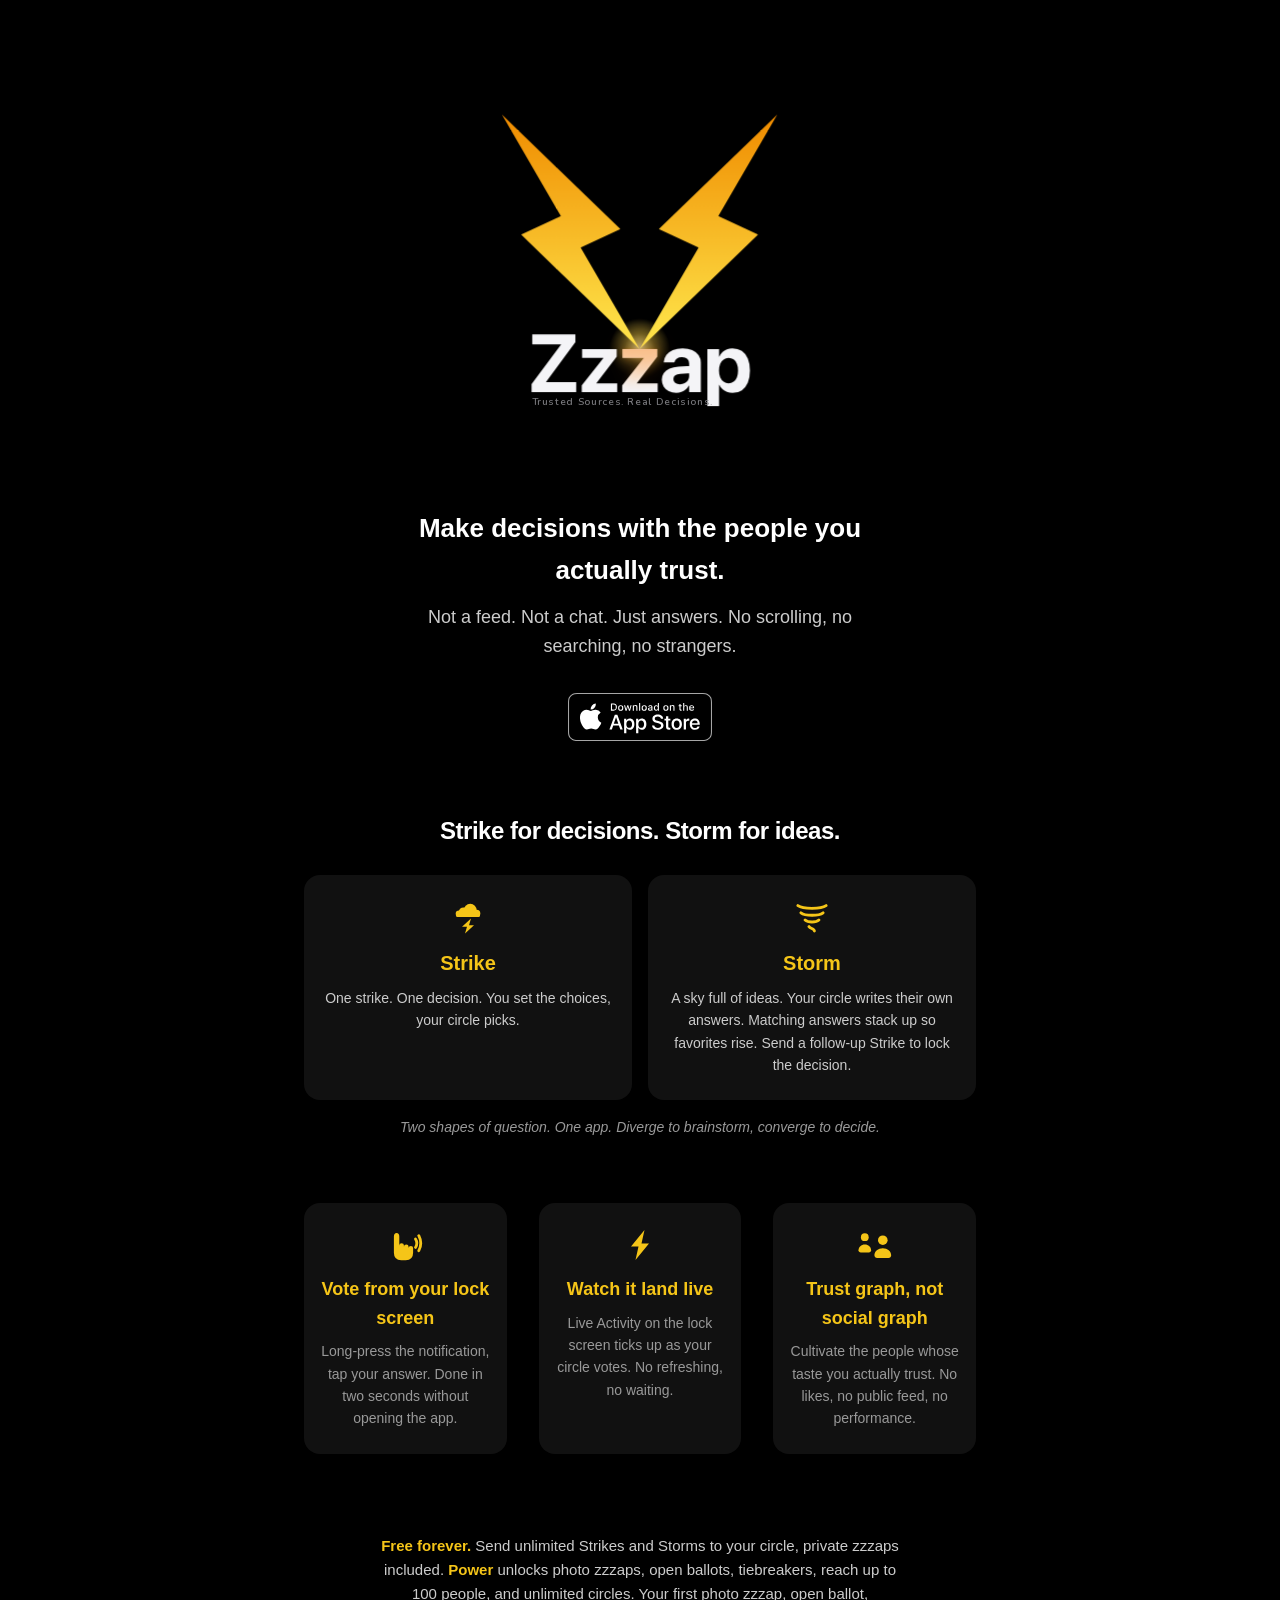
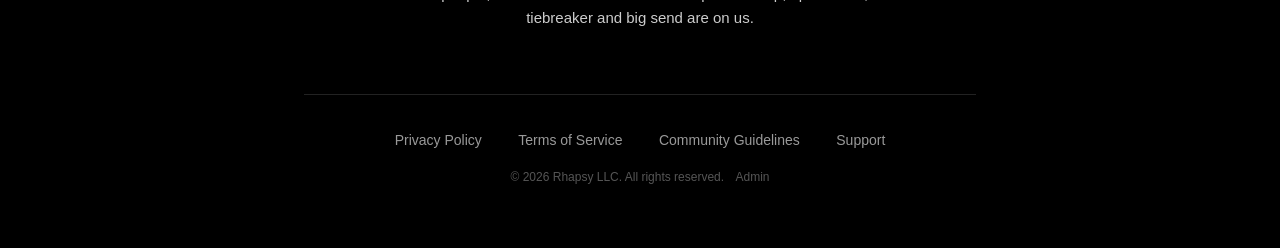
==== commit ae39a9f6: "Home: Power list matches the app. Adds tiebreakers, drops ending early (it's automatic for everyone)" ====
--- a/index.html
+++ b/index.html
@@ -212,7 +212,7 @@
         </section>
 
         <section class="tiers">
-            <p class="tiers-line"><strong>Free forever.</strong> Send unlimited Strikes and Storms to your circle, private zzzaps included. <strong>Power</strong> unlocks photo zzzaps, open ballots, ending early, reach up to 100 people, and unlimited circles. First of each is on us.</p>
+            <p class="tiers-line"><strong>Free forever.</strong> Send unlimited Strikes and Storms to your circle, private zzzaps included. <strong>Power</strong> unlocks photo zzzaps, open ballots, tiebreakers, reach up to 100 people, and unlimited circles. Your first photo zzzap, open ballot, tiebreaker and big send are on us.</p>
         </section>
 
         <footer>
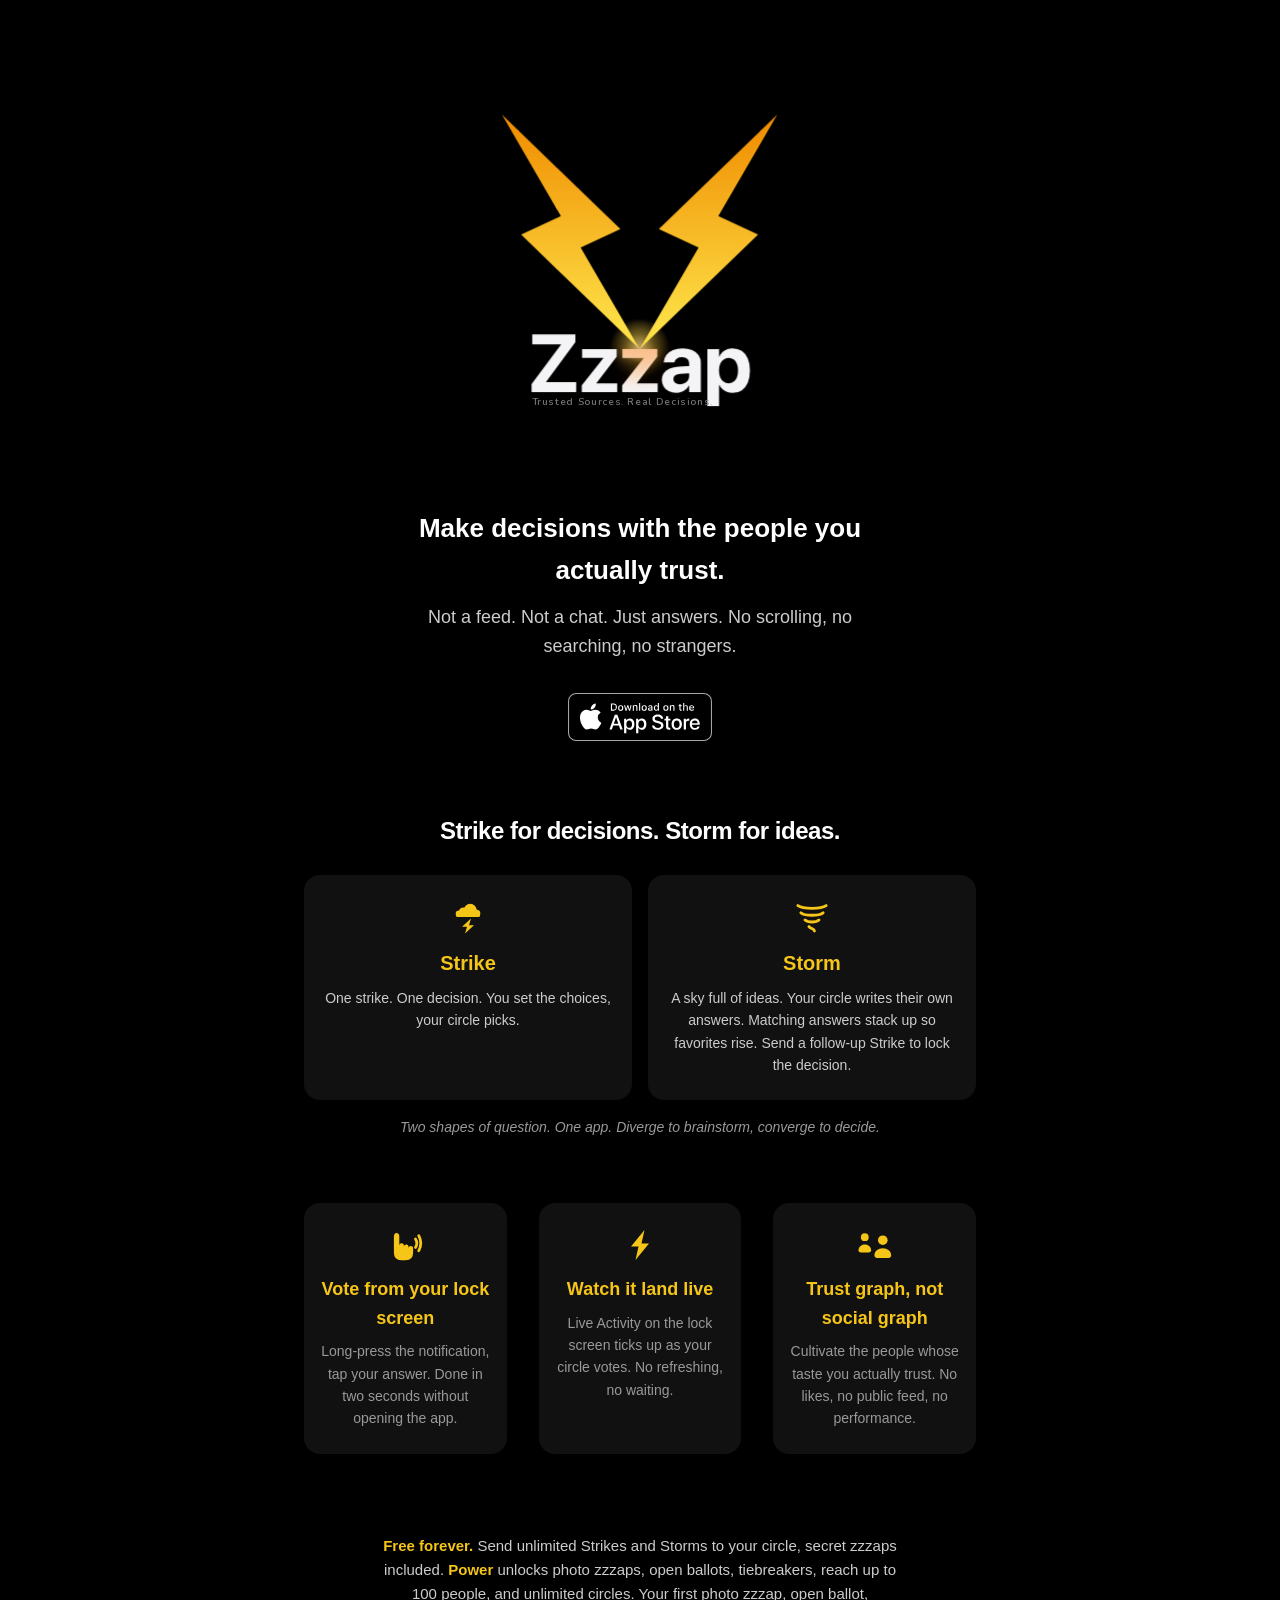
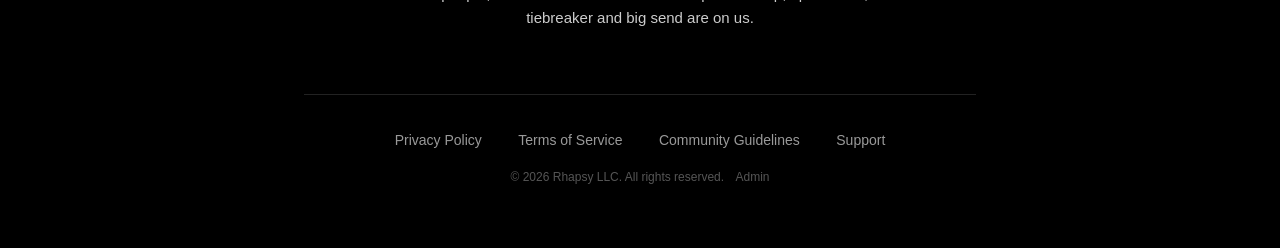
==== commit 48e4e1e1: "Private zzzap is now Secret zzzap (site, admin templates, voice terms); admin.js v=3 Co-Authored-By:" ====
--- a/index.html
+++ b/index.html
@@ -212,7 +212,7 @@
         </section>
 
         <section class="tiers">
-            <p class="tiers-line"><strong>Free forever.</strong> Send unlimited Strikes and Storms to your circle, private zzzaps included. <strong>Power</strong> unlocks photo zzzaps, open ballots, tiebreakers, reach up to 100 people, and unlimited circles. Your first photo zzzap, open ballot, tiebreaker and big send are on us.</p>
+            <p class="tiers-line"><strong>Free forever.</strong> Send unlimited Strikes and Storms to your circle, secret zzzaps included. <strong>Power</strong> unlocks photo zzzaps, open ballots, tiebreakers, reach up to 100 people, and unlimited circles. Your first photo zzzap, open ballot, tiebreaker and big send are on us.</p>
         </section>
 
         <footer>
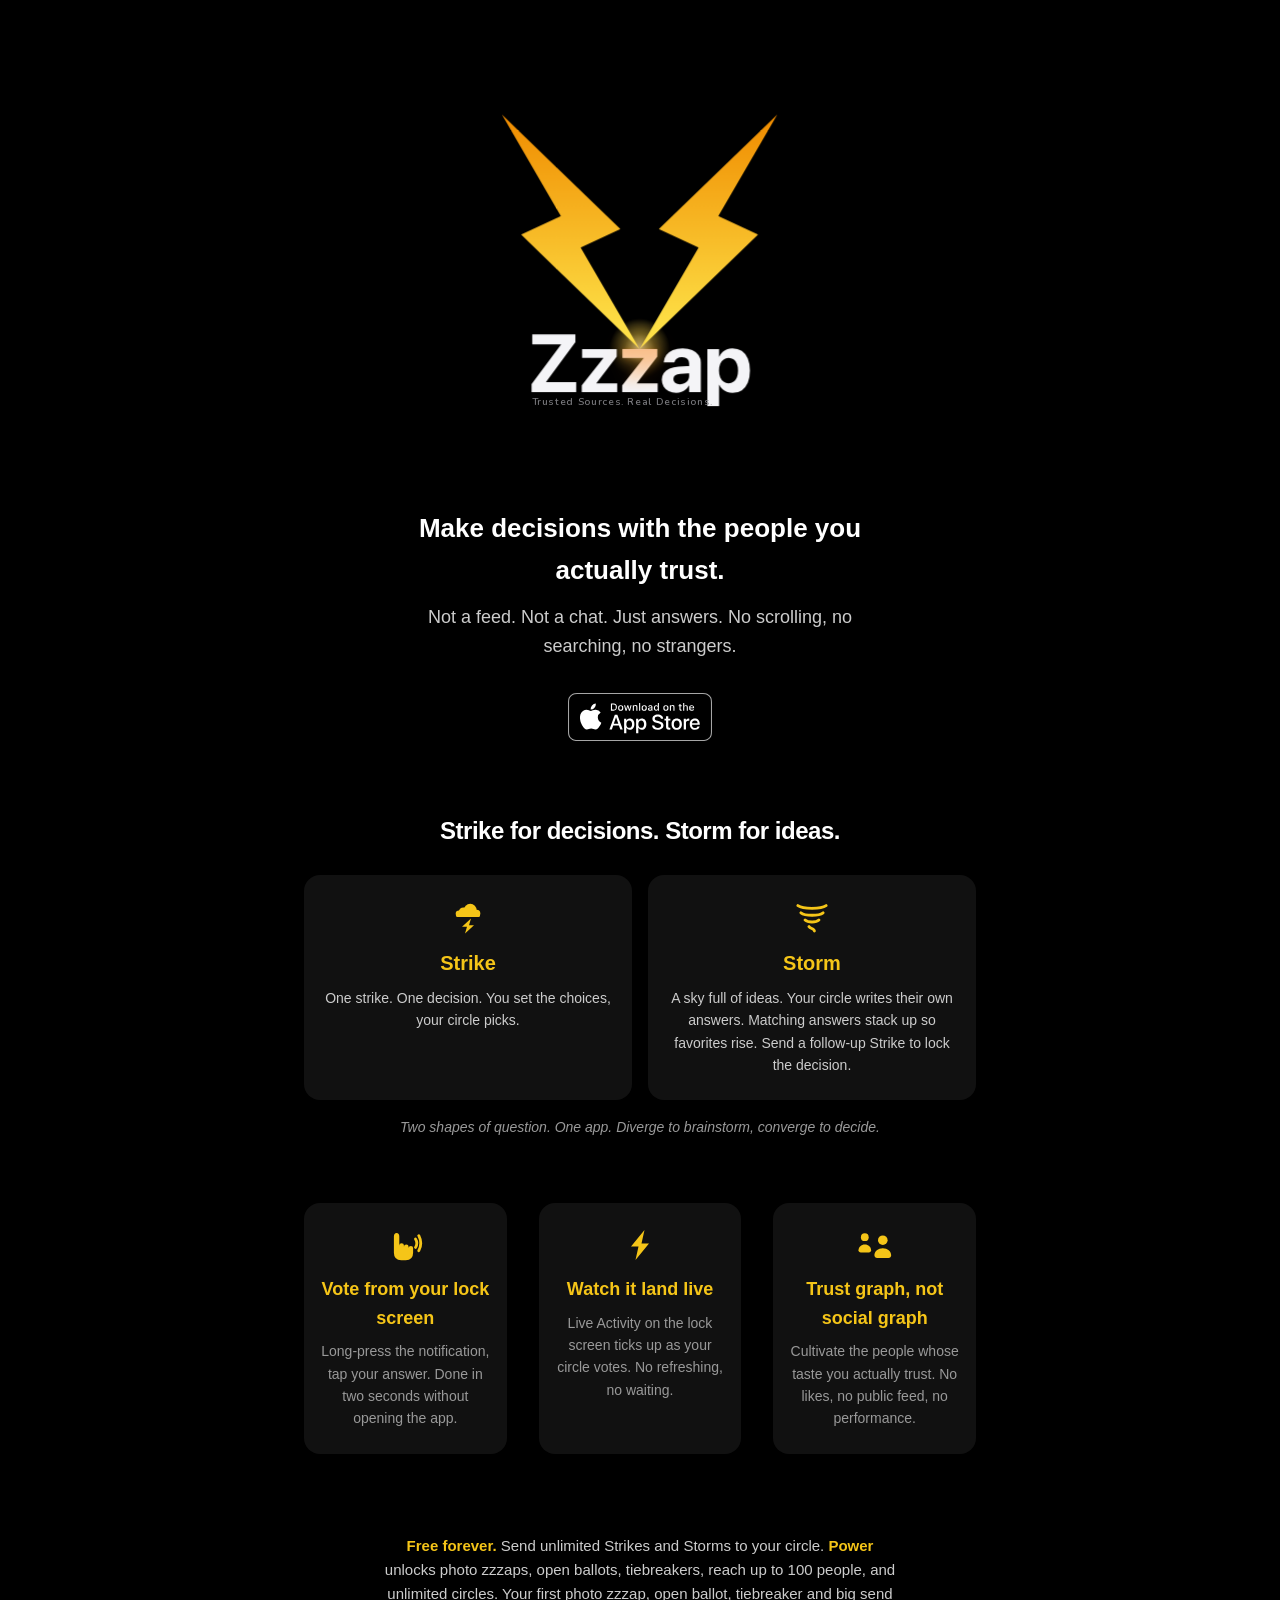
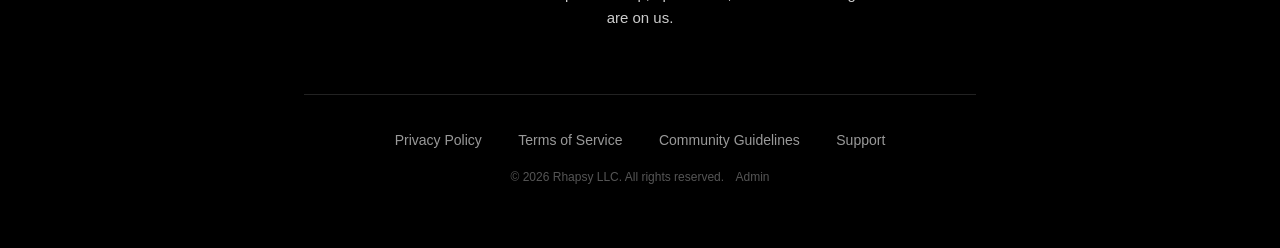
==== commit cbbea957: "Secret zzzaps hidden: drop from home page and admin templates; voice.json note; admin.js v=4 Co-Auth" ====
--- a/index.html
+++ b/index.html
@@ -212,7 +212,7 @@
         </section>
 
         <section class="tiers">
-            <p class="tiers-line"><strong>Free forever.</strong> Send unlimited Strikes and Storms to your circle, secret zzzaps included. <strong>Power</strong> unlocks photo zzzaps, open ballots, tiebreakers, reach up to 100 people, and unlimited circles. Your first photo zzzap, open ballot, tiebreaker and big send are on us.</p>
+            <p class="tiers-line"><strong>Free forever.</strong> Send unlimited Strikes and Storms to your circle. <strong>Power</strong> unlocks photo zzzaps, open ballots, tiebreakers, reach up to 100 people, and unlimited circles. Your first photo zzzap, open ballot, tiebreaker and big send are on us.</p>
         </section>
 
         <footer>
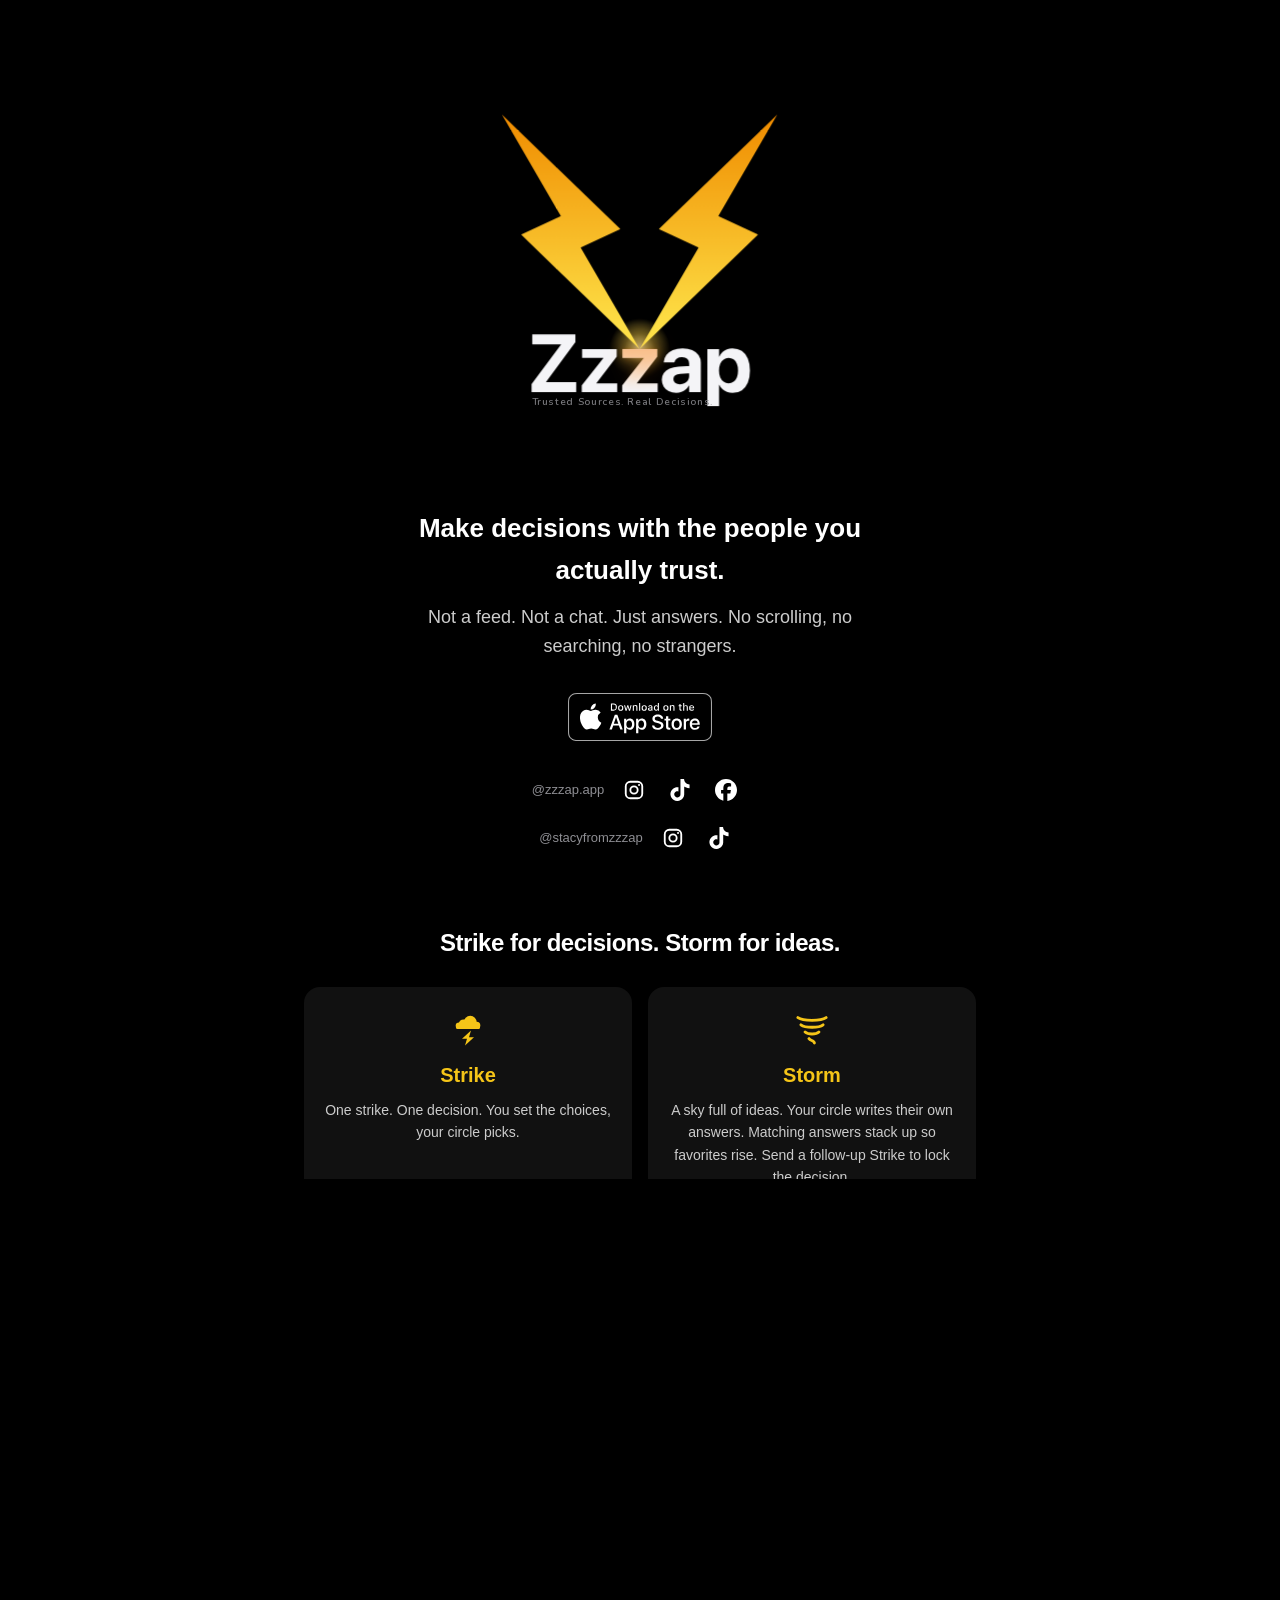
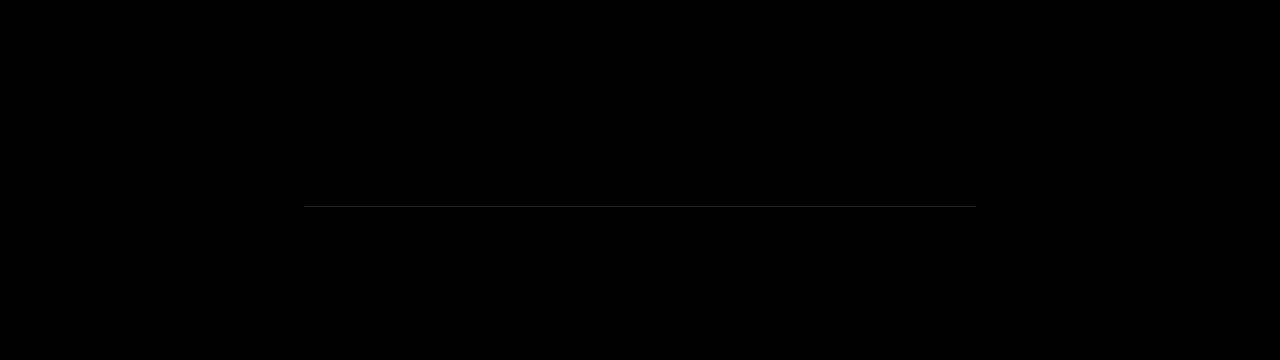
==== commit 28a98d48: "Home: Instagram, TikTok and Facebook for Zzzap Official (@zzzap.app) and Instagram and TikTok for @s" ====
--- a/index.html
+++ b/index.html
@@ -130,6 +130,33 @@
                     <img src="assets/marketing/download-on-the-app-store.svg" alt="Download on the App Store" height="48">
                 </a>
             </div>
+            <!-- Socials (Stacy, 11/20): Zzzap Official first, then Stacy's
+                 founder account. Brand glyphs from Simple Icons (CC0), one
+                 color, white with yellow on hover. Addresses without the
+                 tracking codes share links add. -->
+            <div class="socials">
+                <div class="social-row">
+                    <span class="social-name">@zzzap.app</span>
+                    <a href="https://www.instagram.com/zzzap.app" aria-label="Zzzap on Instagram" target="_blank" rel="noopener">
+                        <svg viewBox="0 0 24 24" fill="none" stroke="currentColor" stroke-width="2" aria-hidden="true" focusable="false"><rect x="3" y="3" width="18" height="18" rx="5"/><circle cx="12" cy="12" r="4"/><circle cx="17.5" cy="6.5" r="1.1" fill="currentColor" stroke="none"/></svg>
+                    </a>
+                    <a href="https://www.tiktok.com/@zzzap.app" aria-label="Zzzap on TikTok" target="_blank" rel="noopener">
+                        <svg viewBox="0 0 24 24" fill="currentColor" aria-hidden="true" focusable="false"><path d="M12.525.02c1.31-.02 2.61-.01 3.91-.02.08 1.53.63 3.09 1.75 4.17 1.12 1.11 2.7 1.62 4.24 1.79v4.03c-1.44-.05-2.89-.35-4.2-.97-.57-.26-1.1-.59-1.62-.93-.01 2.92.01 5.84-.02 8.75-.08 1.4-.54 2.79-1.35 3.94-1.31 1.92-3.58 3.17-5.91 3.21-1.43.08-2.86-.31-4.08-1.03-2.02-1.19-3.44-3.37-3.65-5.71-.02-.5-.03-1-.01-1.49.18-1.9 1.12-3.72 2.58-4.96 1.66-1.44 3.98-2.13 6.15-1.72.02 1.48-.04 2.96-.04 4.44-.99-.32-2.15-.23-3.02.37-.63.41-1.11 1.04-1.36 1.75-.21.51-.15 1.07-.14 1.61.24 1.64 1.82 3.02 3.5 2.87 1.12-.01 2.19-.66 2.77-1.61.19-.33.4-.67.41-1.06.1-1.79.06-3.57.07-5.36.01-4.03-.01-8.05.02-12.07z"/></svg>
+                    </a>
+                    <a href="https://www.facebook.com/share/1GJYB8qX4j/" aria-label="Zzzap on Facebook" target="_blank" rel="noopener">
+                        <svg viewBox="0 0 24 24" fill="currentColor" aria-hidden="true" focusable="false"><path d="M9.101 23.691v-7.98H6.627v-3.667h2.474v-1.58c0-4.085 1.848-5.978 5.858-5.978.401 0 .955.042 1.468.103a8.68 8.68 0 0 1 1.141.195v3.325a8.623 8.623 0 0 0-.653-.036 26.805 26.805 0 0 0-.733-.009c-.707 0-1.259.096-1.675.309a1.686 1.686 0 0 0-.679.622c-.258.42-.374.995-.374 1.752v1.297h3.919l-.386 2.103-.287 1.564h-3.246v8.245C19.396 23.238 24 18.179 24 12.044c0-6.627-5.373-12-12-12s-12 5.373-12 12c0 5.628 3.874 10.35 9.101 11.647Z"/></svg>
+                    </a>
+                </div>
+                <div class="social-row">
+                    <span class="social-name">@stacyfromzzzap</span>
+                    <a href="https://www.instagram.com/stacyfromzzzap" aria-label="Stacy on Instagram" target="_blank" rel="noopener">
+                        <svg viewBox="0 0 24 24" fill="none" stroke="currentColor" stroke-width="2" aria-hidden="true" focusable="false"><rect x="3" y="3" width="18" height="18" rx="5"/><circle cx="12" cy="12" r="4"/><circle cx="17.5" cy="6.5" r="1.1" fill="currentColor" stroke="none"/></svg>
+                    </a>
+                    <a href="https://www.tiktok.com/@stacyfromzzzap" aria-label="Stacy on TikTok" target="_blank" rel="noopener">
+                        <svg viewBox="0 0 24 24" fill="currentColor" aria-hidden="true" focusable="false"><path d="M12.525.02c1.31-.02 2.61-.01 3.91-.02.08 1.53.63 3.09 1.75 4.17 1.12 1.11 2.7 1.62 4.24 1.79v4.03c-1.44-.05-2.89-.35-4.2-.97-.57-.26-1.1-.59-1.62-.93-.01 2.92.01 5.84-.02 8.75-.08 1.4-.54 2.79-1.35 3.94-1.31 1.92-3.58 3.17-5.91 3.21-1.43.08-2.86-.31-4.08-1.03-2.02-1.19-3.44-3.37-3.65-5.71-.02-.5-.03-1-.01-1.49.18-1.9 1.12-3.72 2.58-4.96 1.66-1.44 3.98-2.13 6.15-1.72.02 1.48-.04 2.96-.04 4.44-.99-.32-2.15-.23-3.02.37-.63.41-1.11 1.04-1.36 1.75-.21.51-.15 1.07-.14 1.61.24 1.64 1.82 3.02 3.5 2.87 1.12-.01 2.19-.66 2.77-1.61.19-.33.4-.67.41-1.06.1-1.79.06-3.57.07-5.36.01-4.03-.01-8.05.02-12.07z"/></svg>
+                    </a>
+                </div>
+            </div>
         </section>
 
         <!-- Icons below are hand-drawn to match the SF Symbols the app uses for
--- a/style.css
+++ b/style.css
@@ -151,6 +151,48 @@
     position: relative;
 }
 
+/* Socials under the App Store badge (Stacy, 11/20): a handle, then its
+   logos. White, yellow on hover; each link is a 44px tap target. */
+.socials {
+    display: flex;
+    flex-direction: column;
+    align-items: center;
+    gap: 4px;
+    margin-top: 20px;
+}
+
+.social-row {
+    display: flex;
+    align-items: center;
+    gap: 2px;
+}
+
+.social-name {
+    font-size: 13px;
+    color: #8e8e93;
+    margin-right: 6px;
+}
+
+.socials a {
+    display: inline-flex;
+    align-items: center;
+    justify-content: center;
+    width: 44px;
+    height: 44px;
+    color: #fff;
+    transition: color 0.15s ease;
+}
+
+.socials a:hover,
+.socials a:focus-visible {
+    color: #f5c518;
+}
+
+.socials svg {
+    width: 22px;
+    height: 22px;
+}
+
 .features {
     display: grid;
     grid-template-columns: repeat(auto-fit, minmax(200px, 1fr));
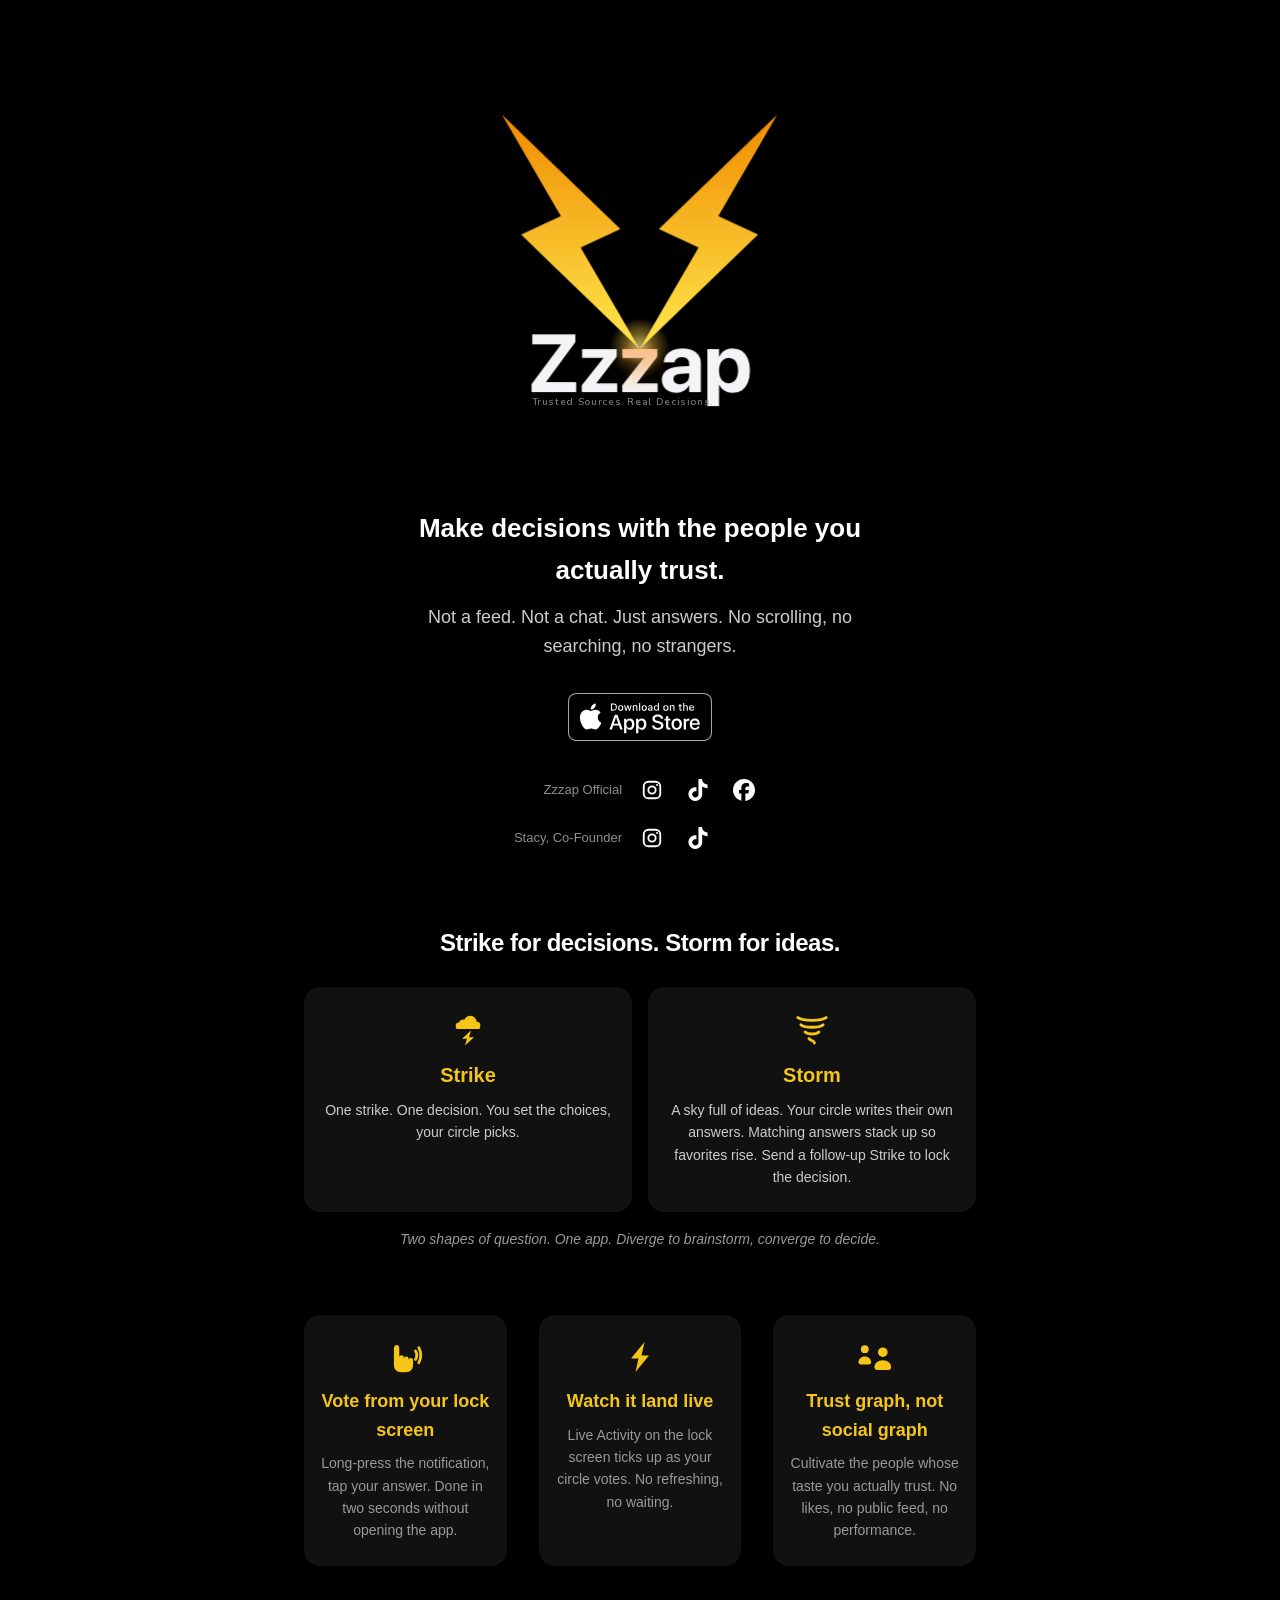
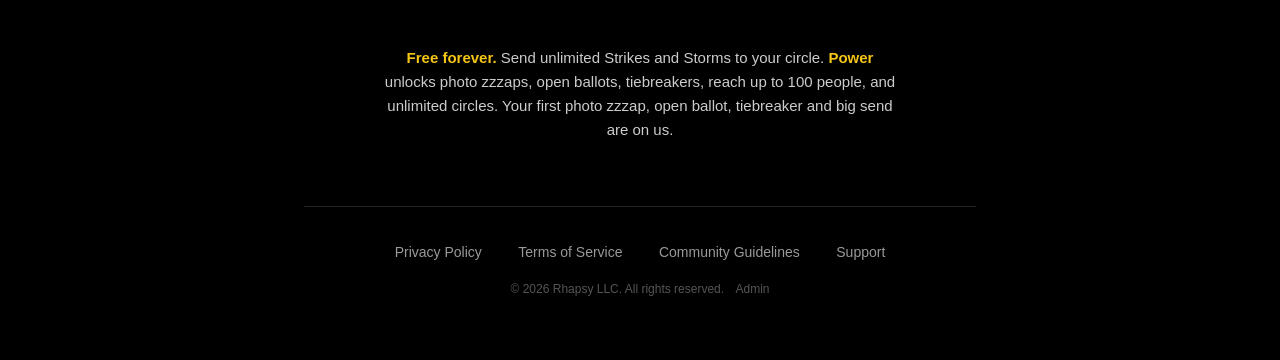
==== commit ae648736: "Home socials: Zzzap Official and Stacy, Co-Founder instead of handles, names and logos lined up (Sta" ====
--- a/index.html
+++ b/index.html
@@ -136,25 +136,29 @@
                  tracking codes share links add. -->
             <div class="socials">
                 <div class="social-row">
-                    <span class="social-name">@zzzap.app</span>
-                    <a href="https://www.instagram.com/zzzap.app" aria-label="Zzzap on Instagram" target="_blank" rel="noopener">
-                        <svg viewBox="0 0 24 24" fill="none" stroke="currentColor" stroke-width="2" aria-hidden="true" focusable="false"><rect x="3" y="3" width="18" height="18" rx="5"/><circle cx="12" cy="12" r="4"/><circle cx="17.5" cy="6.5" r="1.1" fill="currentColor" stroke="none"/></svg>
-                    </a>
-                    <a href="https://www.tiktok.com/@zzzap.app" aria-label="Zzzap on TikTok" target="_blank" rel="noopener">
-                        <svg viewBox="0 0 24 24" fill="currentColor" aria-hidden="true" focusable="false"><path d="M12.525.02c1.31-.02 2.61-.01 3.91-.02.08 1.53.63 3.09 1.75 4.17 1.12 1.11 2.7 1.62 4.24 1.79v4.03c-1.44-.05-2.89-.35-4.2-.97-.57-.26-1.1-.59-1.62-.93-.01 2.92.01 5.84-.02 8.75-.08 1.4-.54 2.79-1.35 3.94-1.31 1.92-3.58 3.17-5.91 3.21-1.43.08-2.86-.31-4.08-1.03-2.02-1.19-3.44-3.37-3.65-5.71-.02-.5-.03-1-.01-1.49.18-1.9 1.12-3.72 2.58-4.96 1.66-1.44 3.98-2.13 6.15-1.72.02 1.48-.04 2.96-.04 4.44-.99-.32-2.15-.23-3.02.37-.63.41-1.11 1.04-1.36 1.75-.21.51-.15 1.07-.14 1.61.24 1.64 1.82 3.02 3.5 2.87 1.12-.01 2.19-.66 2.77-1.61.19-.33.4-.67.41-1.06.1-1.79.06-3.57.07-5.36.01-4.03-.01-8.05.02-12.07z"/></svg>
-                    </a>
-                    <a href="https://www.facebook.com/share/1GJYB8qX4j/" aria-label="Zzzap on Facebook" target="_blank" rel="noopener">
-                        <svg viewBox="0 0 24 24" fill="currentColor" aria-hidden="true" focusable="false"><path d="M9.101 23.691v-7.98H6.627v-3.667h2.474v-1.58c0-4.085 1.848-5.978 5.858-5.978.401 0 .955.042 1.468.103a8.68 8.68 0 0 1 1.141.195v3.325a8.623 8.623 0 0 0-.653-.036 26.805 26.805 0 0 0-.733-.009c-.707 0-1.259.096-1.675.309a1.686 1.686 0 0 0-.679.622c-.258.42-.374.995-.374 1.752v1.297h3.919l-.386 2.103-.287 1.564h-3.246v8.245C19.396 23.238 24 18.179 24 12.044c0-6.627-5.373-12-12-12s-12 5.373-12 12c0 5.628 3.874 10.35 9.101 11.647Z"/></svg>
-                    </a>
+                    <span class="social-name">Zzzap Official</span>
+                    <div class="social-links">
+                        <a href="https://www.instagram.com/zzzap.app" aria-label="Zzzap on Instagram" target="_blank" rel="noopener">
+                            <svg viewBox="0 0 24 24" fill="none" stroke="currentColor" stroke-width="2" aria-hidden="true" focusable="false"><rect x="3" y="3" width="18" height="18" rx="5"/><circle cx="12" cy="12" r="4"/><circle cx="17.5" cy="6.5" r="1.1" fill="currentColor" stroke="none"/></svg>
+                        </a>
+                        <a href="https://www.tiktok.com/@zzzap.app" aria-label="Zzzap on TikTok" target="_blank" rel="noopener">
+                            <svg viewBox="0 0 24 24" fill="currentColor" aria-hidden="true" focusable="false"><path d="M12.525.02c1.31-.02 2.61-.01 3.91-.02.08 1.53.63 3.09 1.75 4.17 1.12 1.11 2.7 1.62 4.24 1.79v4.03c-1.44-.05-2.89-.35-4.2-.97-.57-.26-1.1-.59-1.62-.93-.01 2.92.01 5.84-.02 8.75-.08 1.4-.54 2.79-1.35 3.94-1.31 1.92-3.58 3.17-5.91 3.21-1.43.08-2.86-.31-4.08-1.03-2.02-1.19-3.44-3.37-3.65-5.71-.02-.5-.03-1-.01-1.49.18-1.9 1.12-3.72 2.58-4.96 1.66-1.44 3.98-2.13 6.15-1.72.02 1.48-.04 2.96-.04 4.44-.99-.32-2.15-.23-3.02.37-.63.41-1.11 1.04-1.36 1.75-.21.51-.15 1.07-.14 1.61.24 1.64 1.82 3.02 3.5 2.87 1.12-.01 2.19-.66 2.77-1.61.19-.33.4-.67.41-1.06.1-1.79.06-3.57.07-5.36.01-4.03-.01-8.05.02-12.07z"/></svg>
+                        </a>
+                        <a href="https://www.facebook.com/share/1GJYB8qX4j/" aria-label="Zzzap on Facebook" target="_blank" rel="noopener">
+                            <svg viewBox="0 0 24 24" fill="currentColor" aria-hidden="true" focusable="false"><path d="M9.101 23.691v-7.98H6.627v-3.667h2.474v-1.58c0-4.085 1.848-5.978 5.858-5.978.401 0 .955.042 1.468.103a8.68 8.68 0 0 1 1.141.195v3.325a8.623 8.623 0 0 0-.653-.036 26.805 26.805 0 0 0-.733-.009c-.707 0-1.259.096-1.675.309a1.686 1.686 0 0 0-.679.622c-.258.42-.374.995-.374 1.752v1.297h3.919l-.386 2.103-.287 1.564h-3.246v8.245C19.396 23.238 24 18.179 24 12.044c0-6.627-5.373-12-12-12s-12 5.373-12 12c0 5.628 3.874 10.35 9.101 11.647Z"/></svg>
+                        </a>
+                    </div>
                 </div>
                 <div class="social-row">
-                    <span class="social-name">@stacyfromzzzap</span>
-                    <a href="https://www.instagram.com/stacyfromzzzap" aria-label="Stacy on Instagram" target="_blank" rel="noopener">
-                        <svg viewBox="0 0 24 24" fill="none" stroke="currentColor" stroke-width="2" aria-hidden="true" focusable="false"><rect x="3" y="3" width="18" height="18" rx="5"/><circle cx="12" cy="12" r="4"/><circle cx="17.5" cy="6.5" r="1.1" fill="currentColor" stroke="none"/></svg>
-                    </a>
-                    <a href="https://www.tiktok.com/@stacyfromzzzap" aria-label="Stacy on TikTok" target="_blank" rel="noopener">
-                        <svg viewBox="0 0 24 24" fill="currentColor" aria-hidden="true" focusable="false"><path d="M12.525.02c1.31-.02 2.61-.01 3.91-.02.08 1.53.63 3.09 1.75 4.17 1.12 1.11 2.7 1.62 4.24 1.79v4.03c-1.44-.05-2.89-.35-4.2-.97-.57-.26-1.1-.59-1.62-.93-.01 2.92.01 5.84-.02 8.75-.08 1.4-.54 2.79-1.35 3.94-1.31 1.92-3.58 3.17-5.91 3.21-1.43.08-2.86-.31-4.08-1.03-2.02-1.19-3.44-3.37-3.65-5.71-.02-.5-.03-1-.01-1.49.18-1.9 1.12-3.72 2.58-4.96 1.66-1.44 3.98-2.13 6.15-1.72.02 1.48-.04 2.96-.04 4.44-.99-.32-2.15-.23-3.02.37-.63.41-1.11 1.04-1.36 1.75-.21.51-.15 1.07-.14 1.61.24 1.64 1.82 3.02 3.5 2.87 1.12-.01 2.19-.66 2.77-1.61.19-.33.4-.67.41-1.06.1-1.79.06-3.57.07-5.36.01-4.03-.01-8.05.02-12.07z"/></svg>
-                    </a>
+                    <span class="social-name">Stacy, Co-Founder</span>
+                    <div class="social-links">
+                        <a href="https://www.instagram.com/stacyfromzzzap" aria-label="Stacy on Instagram" target="_blank" rel="noopener">
+                            <svg viewBox="0 0 24 24" fill="none" stroke="currentColor" stroke-width="2" aria-hidden="true" focusable="false"><rect x="3" y="3" width="18" height="18" rx="5"/><circle cx="12" cy="12" r="4"/><circle cx="17.5" cy="6.5" r="1.1" fill="currentColor" stroke="none"/></svg>
+                        </a>
+                        <a href="https://www.tiktok.com/@stacyfromzzzap" aria-label="Stacy on TikTok" target="_blank" rel="noopener">
+                            <svg viewBox="0 0 24 24" fill="currentColor" aria-hidden="true" focusable="false"><path d="M12.525.02c1.31-.02 2.61-.01 3.91-.02.08 1.53.63 3.09 1.75 4.17 1.12 1.11 2.7 1.62 4.24 1.79v4.03c-1.44-.05-2.89-.35-4.2-.97-.57-.26-1.1-.59-1.62-.93-.01 2.92.01 5.84-.02 8.75-.08 1.4-.54 2.79-1.35 3.94-1.31 1.92-3.58 3.17-5.91 3.21-1.43.08-2.86-.31-4.08-1.03-2.02-1.19-3.44-3.37-3.65-5.71-.02-.5-.03-1-.01-1.49.18-1.9 1.12-3.72 2.58-4.96 1.66-1.44 3.98-2.13 6.15-1.72.02 1.48-.04 2.96-.04 4.44-.99-.32-2.15-.23-3.02.37-.63.41-1.11 1.04-1.36 1.75-.21.51-.15 1.07-.14 1.61.24 1.64 1.82 3.02 3.5 2.87 1.12-.01 2.19-.66 2.77-1.61.19-.33.4-.67.41-1.06.1-1.79.06-3.57.07-5.36.01-4.03-.01-8.05.02-12.07z"/></svg>
+                        </a>
+                    </div>
                 </div>
             </div>
         </section>
--- a/style.css
+++ b/style.css
@@ -151,26 +151,32 @@
     position: relative;
 }
 
-/* Socials under the App Store badge (Stacy, 11/20): a handle, then its
-   logos. White, yellow on hover; each link is a 44px tap target. */
+/* Socials under the App Store badge (Stacy, 11/20): who it is, then their
+   logos. Names line up on the right, logos start together on the left.
+   White, yellow on hover; each link is a 44px tap target. */
 .socials {
-    display: flex;
-    flex-direction: column;
+    display: grid;
+    grid-template-columns: auto auto;
+    justify-content: center;
     align-items: center;
-    gap: 4px;
+    column-gap: 8px;
+    row-gap: 4px;
     margin-top: 20px;
 }
 
 .social-row {
-    display: flex;
-    align-items: center;
-    gap: 2px;
+    display: contents;
 }
 
 .social-name {
     font-size: 13px;
     color: #8e8e93;
-    margin-right: 6px;
+    text-align: right;
+}
+
+.social-links {
+    display: flex;
+    gap: 2px;
 }
 
 .socials a {
